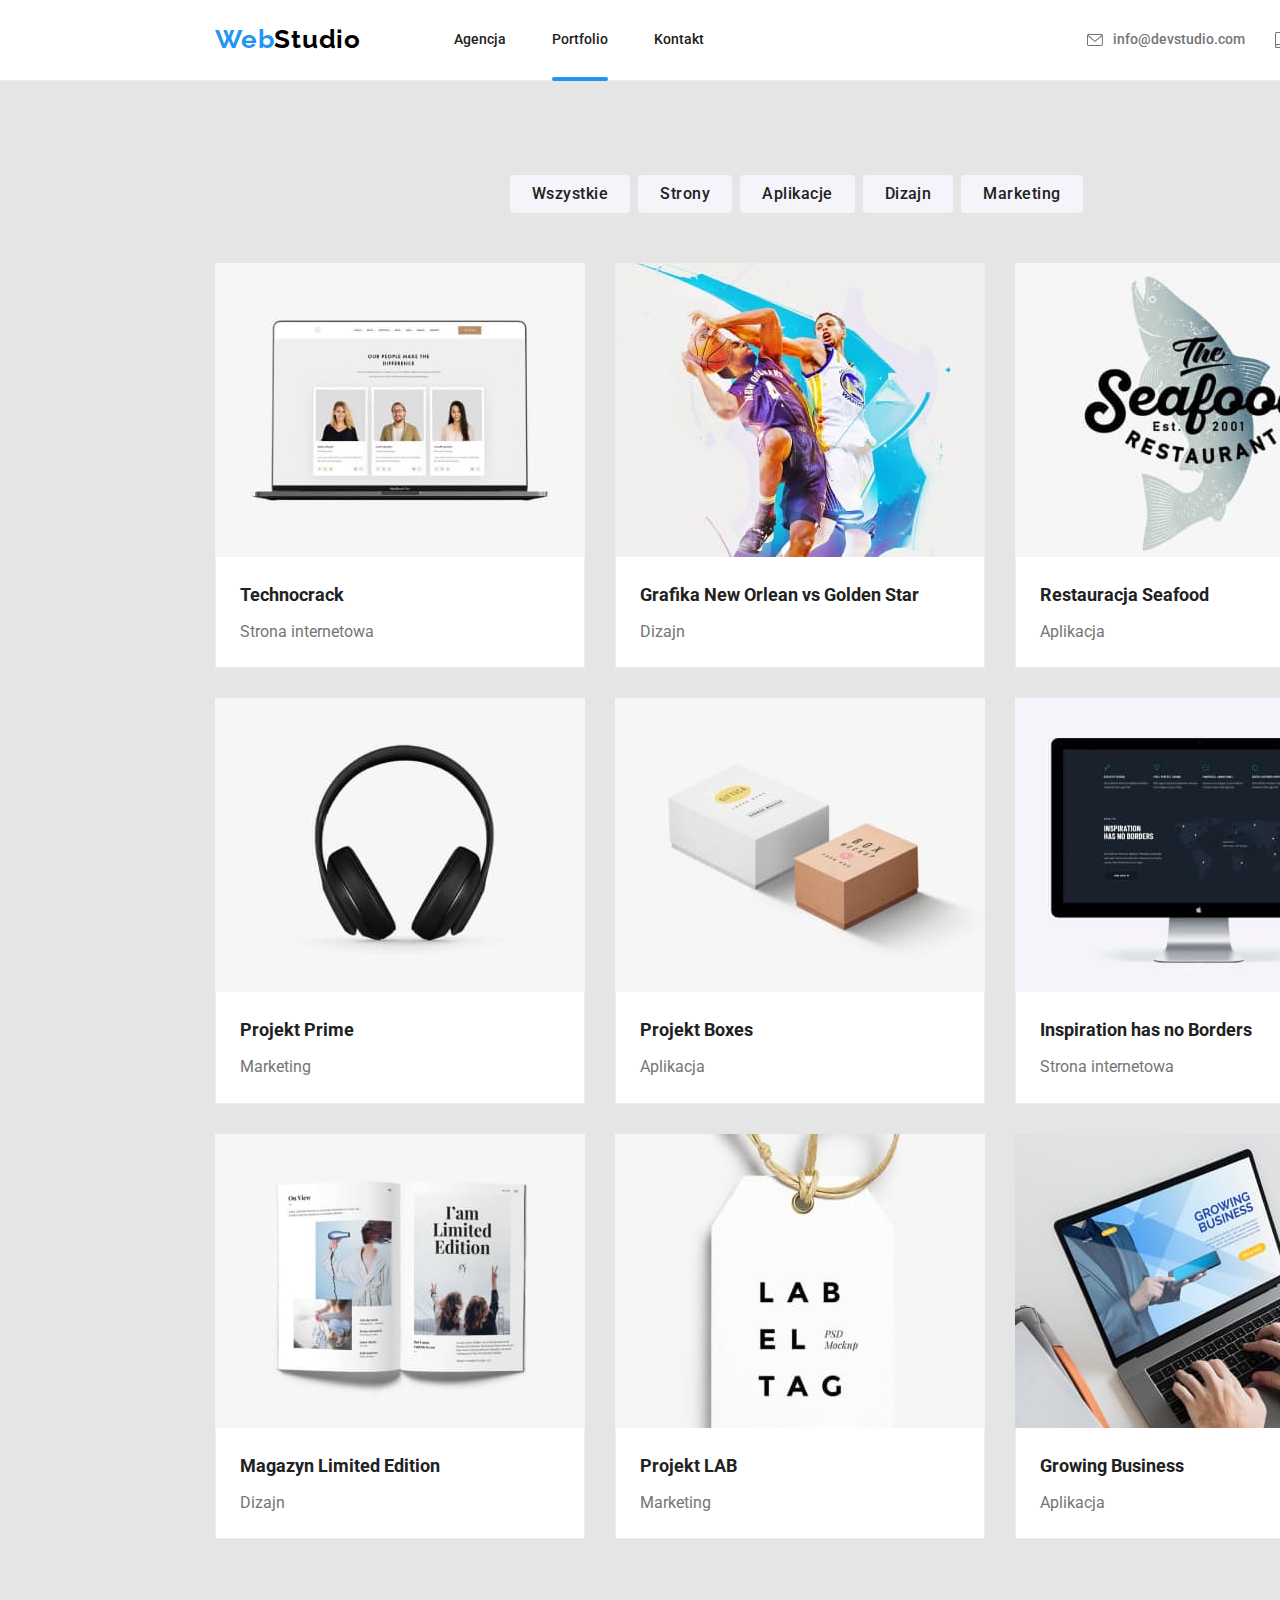
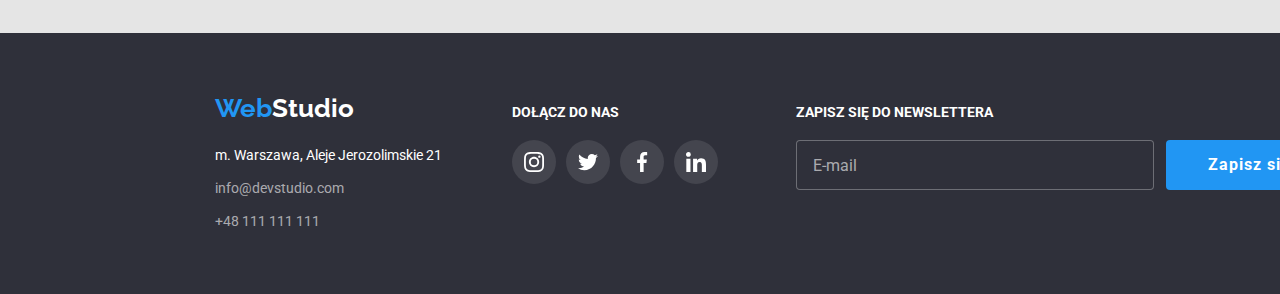
==== portfolio.html @ 2ddd8337 "hm7" ====
<!DOCTYPE html>
<html lang="pl">
  <head>
    <meta charset="UTF-8" />
    <meta http-equiv="X-UA-Compatible" content="IE=edge" />
    <meta name="viewport" content="width=device-width, initial-scale=1.0" />
    <title>Portfolio</title>
    <link rel="preconnect" href="https://fonts.googleapis.com" />
    <link rel="preconnect" href="https://fonts.gstatic.com" crossorigin />
    <link
      href="https://fonts.googleapis.com/css2?family=Raleway:wght@700&family=Roboto:wght@400;500;700;900&display=swap"
      rel="stylesheet"
    />
    <link rel="stylesheet" href="./css/modern-normalize.min.css" />
    <link rel="stylesheet" href="./css/styles.css" />
  </head>
  <body>
    <header class="beginning">
      <div class="container header">
        <nav class="subpages">
          <ul class="navigation">
            <li class="navigation main-page">
              <a class="link" href="./logo-page"
                ><span class="logo">Web</span>Studio</a
              >
            </li>
            <li class="navigation subpage-agency">
              <a class="link" href="./index.html">Agencja</a>
            </li>
            <li class="navigation subpage-portfolio">
              <a class="link current-page" href="./portfolio.html">Portfolio</a>
            </li>
            <li class="navigation subpage-contact">
              <a class="link" href="./kontakt">Kontakt</a>
            </li>
          </ul>
        </nav>
        <ul class="contact">
          <li class="contact-mail">
            <svg class="envelope" width="16" height="12">
              <use href="images/icons.svg#icon-envelope"></use>
            </svg>
            <a class="link" href="mailto:info@devstudio.com"
              >info@devstudio.com</a
            >
          </li>
          <li class="contact-phone">
            <svg class="smartphone" width="10" height="16">
              <use href="images/icons.svg#icon-smartphone"></use>
            </svg>
            <a class="link" href="tel:+48111111111">+48 111 111 111</a>
          </li>
        </ul>
      </div>
    </header>
    <main class="portfolio-content">
      <div class="section buttons">
        <div class="container">
          <ul class="portfolio-branch">
            <li>
              <button class="branch-item all" type="button">Wszystkie</button>
            </li>
            <li>
              <button class="branch-item" type="button">Strony</button>
            </li>
            <li>
              <button class="branch-item" type="button">Aplikacje</button>
            </li>
            <li>
              <button class="branch-item" type="button">Dizajn</button>
            </li>
            <li>
              <button class="branch-item" type="button">Marketing</button>
            </li>
          </ul>
        </div>
      </div>
      <section class="section products">
        <div class="container">
          <ul class="product-net">
            <li class="product-description">
              <div class="product-image">
                <img
                  src="images/portfolio1.jpg"
                  alt="Laptop z otwartą stroną internetową"
                  width="370"
                  height="294"
                />
                <div class="description-overlay">
                  <p class="hidden-description">
                    Technocrack jest popularną platformą wykorzystywaną do
                    rozpowszechniania koronawirusa. Firmy wykorzystują tę
                    platformę do celów szpiegowskich i ataków na
                    niezabezpieczone serwery konkurencji
                  </p>
                </div>
              </div>
              <div class="description">
                <h3 class="product-title">Technocrack</h3>
                <p class="product-type">Strona internetowa</p>
              </div>
            </li>
            <li class="product-description">
              <div class="product-image">
                <img
                  src="images/portfolio2.jpg"
                  alt="Dwóch koszykarzy walczących o piłkę"
                  width="370"
                  height="294"
                />
                <div class="description-overlay">
                  <p class="hidden-description">
                    Technocrack jest popularną platformą wykorzystywaną do
                    rozpowszechniania koronawirusa. Firmy wykorzystują tę
                    platformę do celów szpiegowskich i ataków na
                    niezabezpieczone serwery konkurencji
                  </p>
                </div>
              </div>
              <div class="description">
                <h3 class="product-title">Grafika New Orlean vs Golden Star</h3>
                <p class="product-type">Dizajn</p>
              </div>
            </li>
            <li class="product-description">
              <div class="product-image">
                <img
                  src="images/portfolio3.jpg"
                  alt="Logo restauracji"
                  width="370"
                  height="294"
                />
                <div class="description-overlay">
                  <p class="hidden-description">
                    Technocrack jest popularną platformą wykorzystywaną do
                    rozpowszechniania koronawirusa. Firmy wykorzystują tę
                    platformę do celów szpiegowskich i ataków na
                    niezabezpieczone serwery konkurencji
                  </p>
                </div>
              </div>
              <div class="description">
                <h3 class="product-title">Restauracja Seafood</h3>
                <p class="product-type">Aplikacja</p>
              </div>
            </li>
            <li class="product-description">
              <div class="product-image">
                <img
                  src="images/portfolio4.jpg"
                  alt="Słuchawki"
                  width="370"
                  height="294"
                />
                <div class="description-overlay">
                  <p class="hidden-description">
                    Technocrack jest popularną platformą wykorzystywaną do
                    rozpowszechniania koronawirusa. Firmy wykorzystują tę
                    platformę do celów szpiegowskich i ataków na
                    niezabezpieczone serwery konkurencji
                  </p>
                </div>
              </div>
              <div class="description">
                <h3 class="product-title">Projekt Prime</h3>
                <p class="product-type">Marketing</p>
              </div>
            </li>
            <li class="product-description">
              <div class="product-image">
                <img
                  src="images/portfolio5.jpg"
                  alt="Dwa pudełka w różnych formatach"
                  width="370"
                  height="294"
                />
                <div class="description-overlay">
                  <p class="hidden-description">
                    Technocrack jest popularną platformą wykorzystywaną do
                    rozpowszechniania koronawirusa. Firmy wykorzystują tę
                    platformę do celów szpiegowskich i ataków na
                    niezabezpieczone serwery konkurencji
                  </p>
                </div>
              </div>
              <div class="description">
                <h3 class="product-title">Projekt Boxes</h3>
                <p class="product-type">Aplikacja</p>
              </div>
            </li>
            <li class="product-description">
              <div class="product-image">
                <img
                  src="images/portfolio6.jpg"
                  alt="Monitor z prezentacją strony internetowej"
                  width="370"
                  height="294"
                />
                <div class="description-overlay">
                  <p class="hidden-description">
                    Technocrack jest popularną platformą wykorzystywaną do
                    rozpowszechniania koronawirusa. Firmy wykorzystują tę
                    platformę do celów szpiegowskich i ataków na
                    niezabezpieczone serwery konkurencji
                  </p>
                </div>
              </div>
              <div class="description">
                <h3 class="product-title">Inspiration has no Borders</h3>
                <p class="product-type">Strona internetowa</p>
              </div>
            </li>
            <li class="product-description">
              <div class="product-image">
                <img
                  src="images/portfolio7.jpg"
                  alt="Otwarty magazyn"
                  width="370"
                  height="294"
                />
                <div class="description-overlay">
                  <p class="hidden-description">
                    Technocrack jest popularną platformą wykorzystywaną do
                    rozpowszechniania koronawirusa. Firmy wykorzystują tę
                    platformę do celów szpiegowskich i ataków na
                    niezabezpieczone serwery konkurencji
                  </p>
                </div>
              </div>
              <div class="description">
                <h3 class="product-title">Magazyn Limited Edition</h3>
                <p class="product-type">Dizajn</p>
              </div>
            </li>
            <li class="product-description">
              <div class="product-image">
                <img
                  src="images/portfolio8.jpg"
                  alt="Projekt metki"
                  width="370"
                  height="294"
                />
                <div class="description-overlay">
                  <p class="hidden-description">
                    Technocrack jest popularną platformą wykorzystywaną do
                    rozpowszechniania koronawirusa. Firmy wykorzystują tę
                    platformę do celów szpiegowskich i ataków na
                    niezabezpieczone serwery konkurencji
                  </p>
                </div>
              </div>
              <div class="description">
                <h3 class="product-title">Projekt LAB</h3>
                <p class="product-type">Marketing</p>
              </div>
            </li>
            <li class="product-description">
              <div class="product-image">
                <img
                  src="images/portfolio9.jpg"
                  alt="Tworzenie aplikacji"
                  width="370"
                  height="294"
                />
                <div class="description-overlay">
                  <p class="hidden-description">
                    Technocrack jest popularną platformą wykorzystywaną do
                    rozpowszechniania koronawirusa. Firmy wykorzystują tę
                    platformę do celów szpiegowskich i ataków na
                    niezabezpieczone serwery konkurencji
                  </p>
                </div>
              </div>
              <div class="description">
                <h3 class="product-title">Growing Business</h3>
                <p class="product-type">Aplikacja</p>
              </div>
            </li>
          </ul>
        </div>
      </section>
    </main>
    <footer class="ending">
      <div class="container footer">
        <div class="contact-data">
          <a class="link-logo" href="./index.html"
            ><span class="logo">Web</span>Studio</a
          >
          <address class="contact-details">
            <p class="address">m. Warszawa, Aleje Jerozolimskie 21</p>
            <a class="link" href="mailto:info@devstudio.com"
              >info@devstudio.com</a
            >
            <a class="link" href="tel:+48111111111">+48 111 111 111</a>
          </address>
        </div>
        <div class="join-us">
          <p class="headline-join-us">DOŁĄCZ DO NAS</p>
          <ul class="social-media">
            <li class="social-media-items">
              <div class="media">
                <svg class="social-media-icon" width="20px" height="20px">
                  <use href="images/icons.svg#icon-instagram-2"></use>
                </svg>
              </div>
            </li>
            <li class="social-media-items">
              <div class="media">
                <svg class="social-media-icon" width="20px" height="20px">
                  <use href="images/icons.svg#icon-twitter-1"></use>
                </svg>
              </div>
            </li>
            <li class="social-media-items">
              <div class="media">
                <svg class="social-media-icon" width="20px" height="20px">
                  <use href="images/icons.svg#icon-facebook-1"></use>
                </svg>
              </div>
            </li>
            <li class="social-media-items">
              <div class="media">
                <svg class="social-media-icon" width="20px" height="20px">
                  <use href="images/icons.svg#icon-linkedin-1"></use>
                </svg>
              </div>
            </li>
          </ul>
        </div>
        <div class="form-footer">
          <form class="form-newsletter">
            <label for="newsletter-email" class="label-newsletter"
              >ZAPISZ SIĘ DO NEWSLETTERA</label
            >
            <div class="input-footer">
              <input
                id="newsletter-email"
                type="email"
                name="email"
                placeholder="E-mail"
                class="input-newsletter"
              />
              <button type="submit" class="sign-up">
                Zapisz się
                <svg class="send" width="24px" height="24px">
                  <use href="images/icons.svg#icon-icon-send"></use>
                </svg>
              </button>
            </div>
          </form>
        </div>
      </div>
    </footer>
  </body>
</html>
---- css/styles.css ----
:root {
  --logo-color-first: #2196f3;
  --logo-color-second: #000000;
  --headline-color: #212121;
  --text-color: #757575;
  --dark-background-text-color: #ffffff;
  --header-background: #ffffff;
  --light-background: #e5e5e5;
  --team-background: #f5f4fa;
  --dark-background: #2f303a;
  --contact-details: rgba(255, 255, 255, 0.6);
  --branch-background-color: #eeeeee;
  --social-media-icon: #afb1b8;
  --social-media-background-footer: rgba(255, 255, 255, 0.1);
}

body {
  font-family: "Roboto", sans-serif;
  color: var(--text-color);
}

.container {
  width: 1200px;
  margin: 0 auto;
}

.beginning {
  width: 1600px;
  border-bottom-width: 1px;
  border-bottom-style: solid;
  border-bottom-color: #ececec;
}

.header {
  display: flex;
  justify-content: space-between;
}

ul {
  list-style-type: none;
  margin: 0 auto;
  padding: 0;
}

h1,
h2,
h3,
p {
  margin: 0 auto;
}

.subpages {
  padding-left: 15px;
  padding-top: 24px;
  padding-bottom: 25px;
}

.navigation {
  background-color: var(--header);
  display: flex;
  align-items: center;
}

.beginning .link {
  text-decoration: none;
  display: block;
  position: relative;
}

.navigation.main-page .link {
  font-family: "Raleway", sans-serif;
  font-size: 26px;
  line-height: 1.2;
  font-weight: 700;
  letter-spacing: 0.03em;
  color: var(--logo-color-second);
  margin-right: 93px;
  transition: color 250ms cubic-bezier(0.4, 0, 0.2, 1);
}

.logo {
  color: var(--logo-color-first);
}

.navigation.main-page .link:hover,
.navigation.main-page .link:focus {
  color: var(--logo-color-first);
}

.subpage-agency .link,
.subpage-portfolio .link {
  margin-right: 46px;
}

.subpage-agency .link,
.subpage-portfolio .link,
.subpage-contact .link {
  font-size: 14px;
  line-height: 1.1;
  font-weight: 500;
  color: var(--headline-color);
  transition: color 250ms cubic-bezier(0.4, 0, 0.2, 1);
}

.subpage-agency .link:hover,
.subpage-portfolio .link:hover,
.subpage-contact .link:hover,
.subpage-agency .link:focus,
.subpage-portfolio .link:focus,
.subpage-contact .link:focus {
  color: var(--logo-color-first);
}

.current-page::after {
  content: "";
  display: block;
  width: 100%;
  height: 4px;
  background-color: var(--logo-color-first);
  border-radius: 2px;
  position: absolute;
  bottom: -34px;
}

.contact {
  background-color: var(--header-background);
  display: flex;
  justify-content: flex-end;
  align-items: center;
  margin: 0;
  gap: 30px;
}

.contact-mail {
  display: flex;
  align-items: center;
}

.envelope {
  fill: var(--text-color);
  margin-right: 10px;
  transition: fill 250ms cubic-bezier(0.4, 0, 0.2, 1);
}

.contact-phone {
  display: flex;
  align-items: center;
}

.smartphone {
  fill: var(--text-color);
  margin-right: 10px;
  transition: fill 250ms cubic-bezier(0.4, 0, 0.2, 1);
}

.contact .link {
  font-size: 14px;
  line-height: 1.1;
  font-weight: 500;
  color: var(--text-color);
  transition: color 250ms cubic-bezier(0.4, 0, 0.2, 1);
}

.contact-mail .link:hover,
.contact-mail .link:focus,
.contact-phone .link:hover,
.contact-phone .link:focus {
  color: var(--logo-color-first);
}

.contact-mail:hover .envelope,
.contact-mail:focus .envelope {
  fill: var(--logo-color-first);
}

.contact-phone:hover .smartphone,
.contact-phone:focus .smartphone {
  fill: var(--logo-color-first);
}

.slogan {
  width: 1600px;
  background-image: url(../images/background-image.jpg);
  background-position: center;
  background-size: cover;
  box-shadow: inset 0 0 0 2000px rgba(47, 48, 58, 0.4);
}

.motto {
  max-width: 1600px;
  padding: 200px 252px;
  background: transparent;
}

.main-headline {
  font-size: 44px;
  line-height: 1.4;
  font-weight: 900;
  letter-spacing: 0.06em;
  color: var(--dark-background-text-color);
  text-align: center;
}

.order-service {
  font-size: 16px;
  line-height: 1.9;
  font-weight: 700;
  color: var(--dark-background-text-color);
  background-color: var(--logo-color-first);
  border-radius: 4px;
  cursor: pointer;
  display: block;
  width: 200px;
  padding: 10px 41px 10px 42px;
  margin: 30px auto 0;
  transition: color 250ms cubic-bezier(0.4, 0, 0.2, 1);
}

.order-service:hover,
.order-service:focus {
  color: var(--logo-color-second);
}

.backdrop {
  display: flex;
  background-color: rgba(0, 0, 0, 0.2);
  position: fixed;
  left: 0;
  top: 0;
  right: 0;
  bottom: 0;
  z-index: 1;
  opacity: 1;
  visibility: visible;
  transform: scale(1);
  transition: transform 2s cubic-bezier(0.4, 0, 0.2, 1),
    visibility 2s cubic-bezier(0.4, 0, 0.2, 1),
    opacity 2s cubic-bezier(0.4, 0, 0.2, 1);
}

.modal {
  width: 528px;
  height: 581px;
  margin: auto;
  background-color: var(--header-background);
  box-shadow: 0px 1px 3px rgba(0, 0, 0, 0.12), 0px 1px 1px rgba(0, 0, 0, 0.14),
    0px 2px 1px rgba(0, 0, 0, 0.2);
  border-radius: 4px;
}

.button-close {
  padding-top: 8px;
  padding-right: 8px;
  padding-left: 490px;
}

.modal-close {
  border: none;
  background-color: var(--header-background);
  margin: 0;
  padding: 0;
  display: block;
  width: 30px;
  height: 30px;
}

.circle {
  border: solid 1px rgba(0, 0, 0, 0.1);
  width: 30px;
  height: 30px;
  border-radius: 50%;
  padding: 5.4px;
  transition: border 250ms cubic-bezier(0.4, 0, 0.2, 1);
}

.is-hidden {
  pointer-events: none;
  visibility: hidden;
  opacity: 0;
  transform: scale(0);
}

.close {
  fill: var(--logo-color-second);
  background-color: var(--header-background);
  display: block;
  transition: fill 250ms cubic-bezier(0.4, 0, 0.2, 1);
}

.circle:hover {
  border: solid 1px var(--logo-color-first);
}

.modal-close:focus-within .close {
  fill: var(--logo-color-first);
}

.modal-close:focus {
  outline: none;
}

.modal-close:focus .circle {
  border: 1px solid var(--logo-color-first);
}

.circle:hover .close,
.circle:focus .close {
  fill: var(--logo-color-first);
  outline: none;
}

.section {
  padding-block: 94px;
}

.form-user-data {
  padding: 2px 40px 40px;
}

.form-title {
  font-size: 20px;
  line-height: 1.17;
  font-weight: 700;
  text-align: center;
  color: var(--headline-color);
  margin-bottom: 12px;
}

.text-data label {
  display: block;
  font-size: 12px;
  line-height: 1.17;
  color: var(--text-color);
  letter-spacing: 0.01em;
}

.text-data input {
  display: block;
  width: 448px;
  height: 40px;
  margin-block: 4px 10px;
  padding-left: 42px;
  border: 1px solid rgba(33, 33, 33, 0.2);
  border-radius: 4px;
  transition: border 250ms cubic-bezier(0.4, 0, 0.2, 1);
}

.text-data {
  position: relative;
}

.icon-input {
  position: absolute;
  top: 32px;
  left: 15px;
  fill: var(--headline-color);
  transition: fill 250ms cubic-bezier(0.4, 0, 0.2, 1);
}

.text-data input:focus {
  border: 1px solid var(--logo-color-first);
  outline: none;
}

.text-data:focus-within .icon-input {
  fill: var(--logo-color-first);
}

.text-data textarea {
  resize: none;
  margin-block: 4px 20px;
  width: 448px;
  height: 120px;
  padding: 12px 16px;
  border: 1px solid rgba(33, 33, 33, 0.2);
  border-radius: 4px;
  transition: border 250ms cubic-bezier(0.4, 0, 0.2, 1);
}

.text-data textarea::placeholder {
  font-size: 12px;
  line-height: 1.17;
  color: rgba(117, 117, 117, 0.5);
  transition: color 250ms cubic-bezier(0.4, 0, 0.2, 1);
}

.comment:focus {
  border: 1px solid var(--logo-color-first);
  outline: none;
}

.comment:focus::placeholder {
  color: var(--logo-color-first);
}

.checkbox-label {
  font-size: 14px;
  line-height: 1.71;
}
.checkbox-box {
  width: 16px;
  height: 15px;
  margin-inline: 15px 8px;
  cursor: pointer;
  opacity: 0;
  z-index: 2;
}

.approval {
  display: flex;
  align-items: center;
  position: relative;
}

.approval .link {
  color: var(--logo-color-first);
}

.not-checked {
  position: absolute;
  left: 15px;
  transition: visibility 250ms cubic-bezier(0.4, 0, 0.2, 1);
}

.checkbox-box:checked ~ .not-checked {
  visibility: hidden;
}

.checked {
  position: absolute;
  left: 15px;
  visibility: hidden;
  transition: visibility 250ms cubic-bezier(0.4, 0, 0.2, 1);
}

.checkbox-box:checked ~ .checked {
  visibility: visible;
}
.send-data {
  display: block;
  width: 200px;
  height: 50px;
  padding: 10px 76px;
  margin: 30px auto 40px;
  background-color: var(--logo-color-first);
  color: var(--dark-background-text-color);
  box-shadow: 0px 4px 4px rgba(0, 0, 0, 0.15);
  border-radius: 4px;
  border: none;
  transition: color 250ms cubic-bezier(0.4, 0, 0.2, 1);
}

.send-data:focus,
.send-data:hover {
  color: var(--logo-color-second);
  outline: none;
}

.lorem-ipsum,
.coverage {
  background-color: var(--light-background);
}

.window-lorem {
  width: 270px;
  background-color: var(--team-background);
  padding: 25px 100px;
}

.icon-lorem {
  fill: currentColor;
}

.lorem-ipsum {
  width: 1600px;
  padding-bottom: 0;
}

.lorem {
  display: flex;
  justify-content: space-around;
}

.coverage {
  width: 1600px;
}

.headline-lorem {
  font-size: 14px;
  line-height: 1.1;
  font-weight: 700;
  color: var(--headline-color);
  width: 270px;
  margin-bottom: 10px;
  padding-top: 30px;
}

.text {
  font-size: 14px;
  line-height: 1.7;
  width: 270px;
}

.headline {
  font-size: 36px;
  line-height: 1.2;
  font-weight: 700;
  color: var(--headline-color);
  text-align: center;
  margin-bottom: 50px;
}

.actions {
  display: flex;
  justify-content: space-around;
}

.action {
  position: relative;
  display: flex;
}

.action-label {
  position: absolute;
  bottom: 0;
  background-color: rgba(47, 48, 58, 0.8);
  padding-block: 27px;
  width: 100%;
}

.action-description {
  font-size: 14px;
  line-height: 1.1;
  color: var(--dark-background-text-color);
  text-align: center;
  letter-spacing: 0.03em;
  font-weight: 700;
}

.team {
  background-color: var(--team-background);
  width: 1600px;
  padding-bottom: 94px;
}

.people {
  display: flex;
  justify-content: space-around;
}

.team-member {
  background-color: var(--header-background);
  box-shadow: 0px 1px 3px rgba(0, 0, 0, 0.12), 0px 1px 1px rgba(0, 0, 0, 0.14),
    0px 2px 1px rgba(0, 0, 0, 0.2);
  border-radius: 0px 0px 4px 4px;
}

.name {
  font-size: 16px;
  line-height: 1.2;
  font-weight: 500;
  color: var(--headline-color);
  text-align: center;
  margin: 30px auto 10px;
}

.position {
  font-size: 16px;
  line-height: 1.2;
  text-align: center;
  padding-bottom: 16px;
}

.social-media {
  display: flex;
  justify-content: center;
  padding-bottom: 30px;
  gap: 10px;
}

.media {
  width: 44px;
  height: 44px;
  padding: 12px;
  border-radius: 50%;
  background-color: var(--header-background);
  transition: background-color 250ms cubic-bezier(0.4, 0, 0.2, 1);
}

.media:hover,
.media:focus {
  background-color: var(--logo-color-first);
}

.media:hover .social-media-icon,
.media:focus .social-media-icon {
  fill: var(--header-background);
}

.social-media-icon {
  fill: var(--social-media-icon);
  transition: fill 250ms cubic-bezier(0.4, 0, 0.2, 1);
}

.clients {
  width: 1600px;
}

.headline.our-clients {
  padding-inline: 501px 498px;
}

.client {
  width: 170px;
  padding: 16px 32px;
  border: solid 1px var(--social-media-icon);
  border-radius: 4px;
  transition: border 250ms cubic-bezier(0.4, 0, 0.2, 1);
}

.client-logos {
  display: flex;
  justify-content: center;
  gap: 30px;
}

.client-logo {
  fill: var(--social-media-icon);
  transition: fill 250ms cubic-bezier(0.4, 0, 0.2, 1);
}

.client:hover,
.client:focus {
  border: solid 1px var(--logo-color-first);
}

.client:hover .client-logo,
.client:focus .client-logo {
  fill: var(--logo-color-first);
}

.ending {
  background-color: var(--dark-background);
  width: 1600px;
}

.footer {
  display: flex;
}

.ending .link,
.link-logo {
  text-decoration: none;
}

.link-logo {
  font-family: "Raleway", sans-serif;
  font-size: 26px;
  line-height: 1.2;
  font-weight: 700;
  color: var(--dark-background-text-color);
  transition: color 250ms cubic-bezier(0.4, 0, 0.2, 1);
}

.ending .link:hover,
.ending .link:focus {
  color: var(--logo-color-first);
}

.link-logo:hover,
.link-logo:focus {
  color: var(--logo-color-first);
}

.address {
  font-size: 14px;
  line-height: 1.7;
  color: var(--dark-background-text-color);
}

.contact-details {
  font-style: normal;
}

.contact-data {
  padding-block: 60px;
  padding-left: 15px;
}

.link-logo {
  display: block;
  margin-bottom: 20px;
}

.contact-details .link {
  font-size: 14px;
  line-height: 1.7;
  color: var(--contact-details);
  display: block;
  margin-top: 9px;
  transition: color 250ms cubic-bezier(0.4, 0, 0.2, 1);
}

.join-us {
  padding-left: 70px;
  padding-right: 78px;
}

.headline-join-us {
  font-size: 14px;
  line-height: 1.1;
  font-weight: 700;
  color: var(--dark-background-text-color);
  padding-top: 72px;
  margin-bottom: 20px;
}

.join-us .media {
  background-color: var(--social-media-background-footer);
}

.join-us .social-media-icon {
  fill: var(--dark-background-text-color);
}

.join-us .media:hover,
.join-us .media:focus {
  background-color: var(--logo-color-first);
}

.form-newsletter {
  padding-top: 72px;
}

.label-newsletter {
  font-size: 14px;
  font-weight: 700;
  line-height: 1.1;
  color: var(--dark-background-text-color);
  margin-bottom: 20px;
  display: block;
}

.input-newsletter {
  display: inline-block;
  width: 358px;
  height: 50px;
  border: 1px solid rgba(255, 255, 255, 0.3);
  border-radius: 4px;
  background-color: var(--dark-background);
  padding-block: 15px;
  padding-left: 16px;
  transition: border 250ms cubic-bezier(0.4, 0, 0.2, 1);
}

.input-newsletter::placeholder {
  font-size: 16px;
  line-height: 1.25;
  color: rgba(255, 255, 255, 0.6);
  transition: color 250ms cubic-bezier(0.4, 0, 0.2, 1);
}

.input-newsletter:focus {
  border: 1px solid var(--logo-color-first);
  outline: none;
}

.input-newsletter:focus::placeholder {
  color: var(--logo-color-first);
}

.sign-up {
  display: block;
  width: 200px;
  height: 50px;
  font-size: 16px;
  line-height: 1.875;
  font-weight: 700;
  letter-spacing: 0.06em;
  color: var(--dark-background-text-color);
  background-color: var(--logo-color-first);
  border: none;
  border-radius: 4px;
  padding: 10px 75px 10px 42px;
  position: relative;
  transition: color 250ms cubic-bezier(0.4, 0, 0.2, 1);
}

.send {
  fill: var(--header-background);
  position: absolute;
  top: 13px;
  left: 148px;
  transition: fill 250ms cubic-bezier(0.4, 0, 0.2, 1);
}

.sign-up:focus,
.sign-up:hover {
  color: var(--logo-color-second);
  outline: none;
}

.sign-up:focus .send,
.sign-up:hover .send {
  fill: var(--logo-color-second);
}

.portfolio-content {
  background-color: var(--light-background);
  width: 1600px;
}

.input-footer {
  display: flex;
  justify-content: flex-start;
  gap: 12px;
}

.buttons {
  width: 1600px;
  padding-bottom: 0;
}

.portfolio-branch {
  display: flex;
  padding: 0 318px 50px 310px;
}

.branch-item {
  font-size: 16px;
  line-height: 1.6;
  font-weight: 500;
  color: var(--headline-color);
  background-color: var(--team-background);
  cursor: pointer;
  display: block;
  padding: 6px 22px;
  text-align: center;
  letter-spacing: 0.03em;
  border-radius: 4px;
  border: transparent;
  margin-left: 8px;
  transition: color 250ms cubic-bezier(0.4, 0, 0.2, 1),
    background-color 250ms cubic-bezier(0.4, 0, 0.2, 1),
    box-shadow 250ms cubic-bezier(0.4, 0, 0.2, 1);
}

.branch-item.all {
  margin-left: 0;
}

.branch-item:hover,
.branch-item:focus {
  color: var(--dark-background-text-color);
  background-color: var(--logo-color-first);
  box-shadow: 0px 3px 1px rgba(0, 0, 0, 0.1), 0px 1px 2px rgba(0, 0, 0, 0.08),
    0px 2px 2px rgba(0, 0, 0, 0.12);
}

.products {
  width: 1600px;
  padding-top: 0;
}

.product-image {
  position: relative;
  overflow: hidden;
  margin: 0;
}

.description-overlay {
  background-color: rgba(33, 150, 243, 0.9);
  top: 0;
  left: 0;
  position: absolute;
  width: 100%;
  height: 100%;

  transform: translatey(100%);
  transition: transform 250ms cubic-bezier(0.4, 0, 0.2, 1);
}

.hidden-description {
  font-size: 18px;
  line-height: 1.55;
  letter-spacing: 0.03em;
  color: var(--dark-background-text-color);
  width: 100%;
  padding: 49px 45px 49px 24px;
}

.product-description:hover .description-overlay {
  transform: translatey(0);
}
.product-description {
  background-color: var(--branch-background-color);
  transition: box-shadow 250ms cubic-bezier(0.4, 0, 0.2, 1);
}

.product-description:hover {
  box-shadow: 0px 1px 1px rgba(0, 0, 0, 0.12), 0px 4px 4px rgba(0, 0, 0, 0.06),
    1px 4px 6px rgba(0, 0, 0, 0.16);
}

.product-description img {
  display: block;
}

.description {
  background-color: var(--header-background);
  margin: 0;
  border-left-width: 1px;
  border-left-style: solid;
  border-left-color: #eeeeee;
  border-bottom-width: 1px;
  border-bottom-style: solid;
  border-bottom-color: #eeeeee;
  border-right-width: 1px;
  border-right-style: solid;
  border-right-color: #eeeeee;
}

.product-title {
  font-size: 18px;
  line-height: 2;
  font-weight: 700;
  color: var(--headline-color);
  padding-top: 20px;
  padding-left: 24px;
  margin-bottom: 4px;
}

.product-type {
  font-size: 16px;
  line-height: 1.9;
  padding-bottom: 20px;
  padding-left: 24px;
}

.product-net {
  display: flex;
  flex-wrap: wrap;
  gap: 30px;
  padding: 0;
  margin: 0;
  flex-basis: calc((100%-60px) / 3);
  align-content: space-around;
  padding-left: 15px;
}
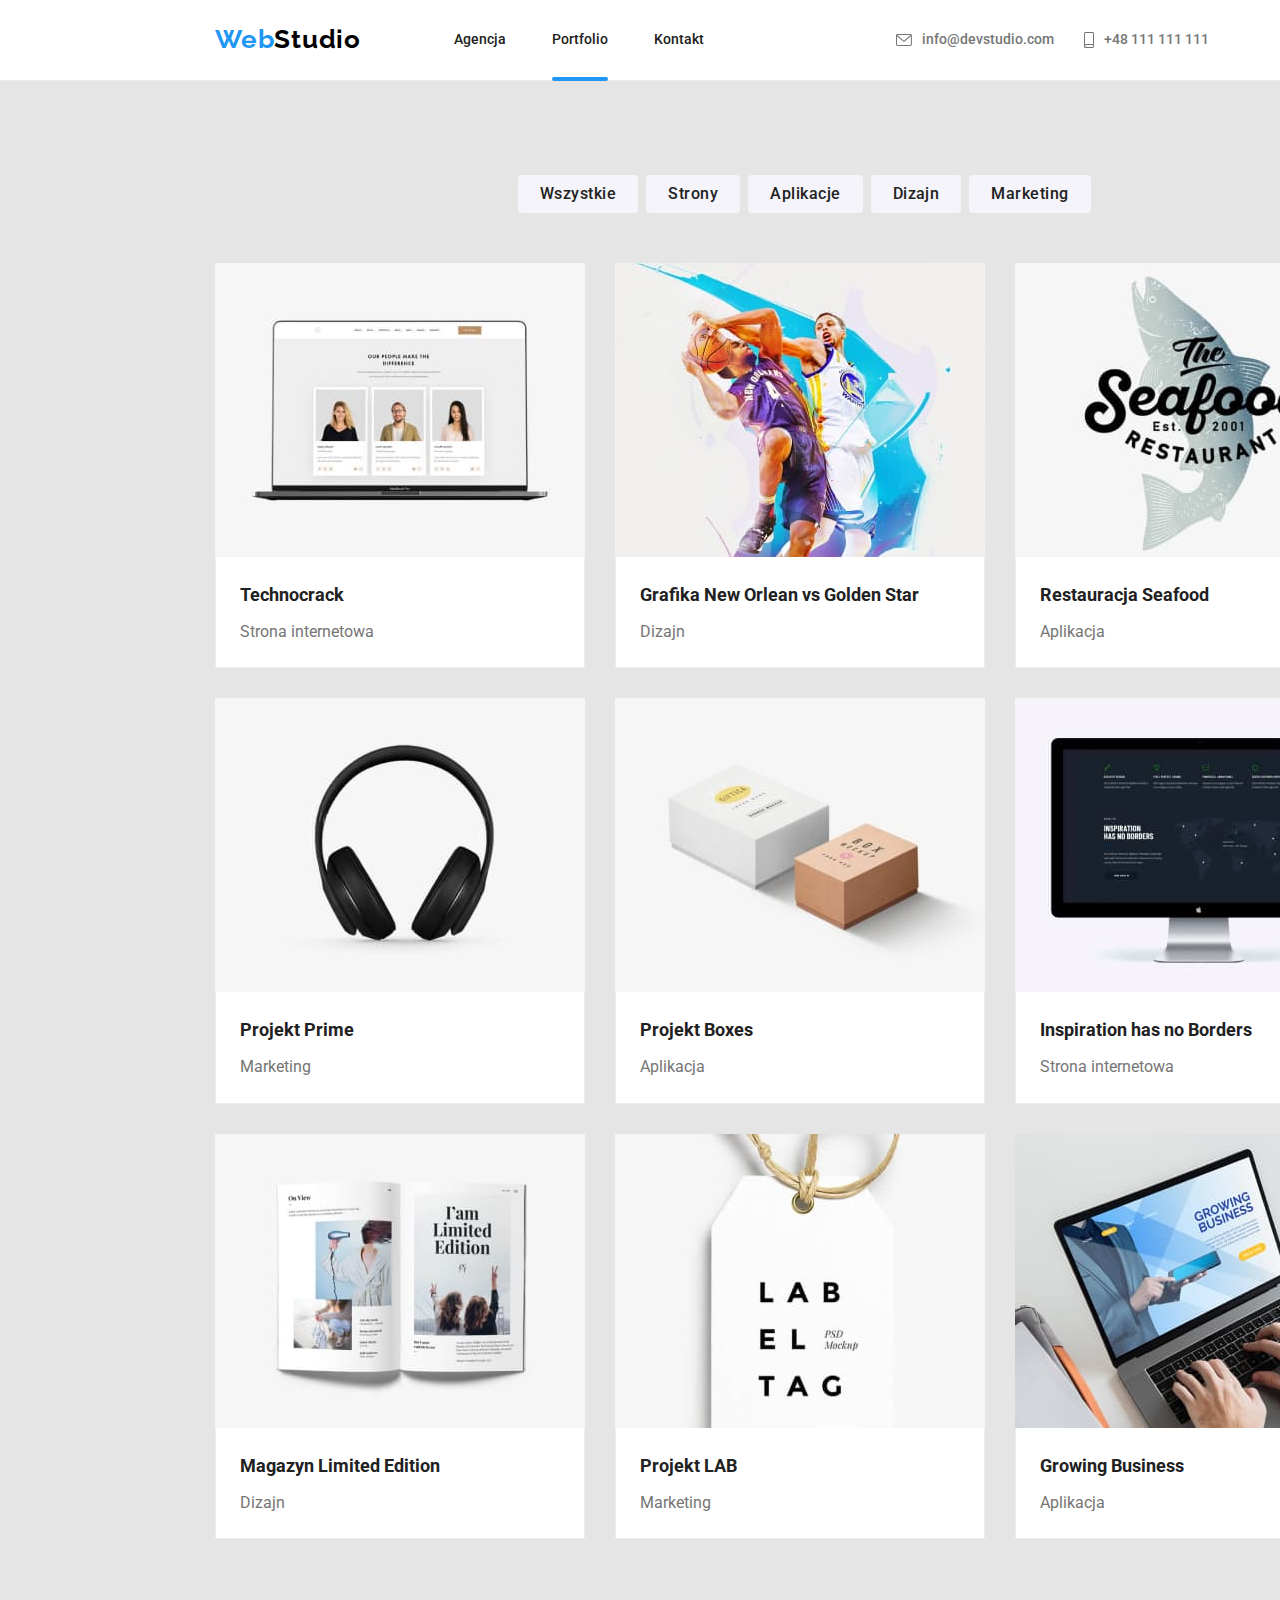
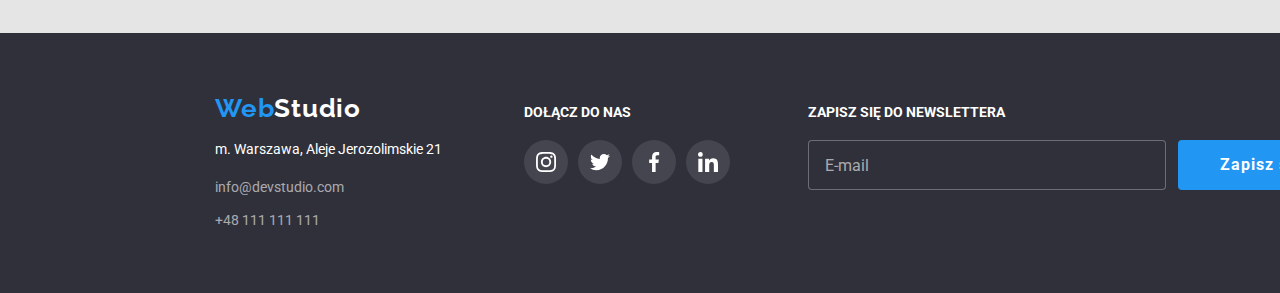
==== commit dc510e97: "HW7 proper folder" ====
--- a/portfolio.html
+++ b/portfolio.html
@@ -12,337 +12,399 @@
       rel="stylesheet"
     />
     <link rel="stylesheet" href="./css/modern-normalize.min.css" />
-    <link rel="stylesheet" href="./css/styles.css" />
+    <!-- <link rel="stylesheet" href="./css/styles.css" /> -->
+    <link rel="stylesheet" href="./css/main.min.css" />
   </head>
   <body>
-    <header class="beginning">
-      <div class="container header">
-        <nav class="subpages">
-          <ul class="navigation">
-            <li class="navigation main-page">
-              <a class="link" href="./logo-page"
-                ><span class="logo">Web</span>Studio</a
-              >
-            </li>
-            <li class="navigation subpage-agency">
-              <a class="link" href="./index.html">Agencja</a>
-            </li>
-            <li class="navigation subpage-portfolio">
-              <a class="link current-page" href="./portfolio.html">Portfolio</a>
-            </li>
-            <li class="navigation subpage-contact">
-              <a class="link" href="./kontakt">Kontakt</a>
+    <header class="main-header">
+      <div class="main-header__container container">
+        <nav class="navigation">
+          <ul class="navigation__list">
+            <li class="navigation__item">
+              <a class="navigation__link logo" href="./logo-page"
+                ><span class="logo__text">Web</span>Studio</a
+              >
+            </li>
+            <li class="navigation__item navigation__item--agency">
+              <a class="navigation__link" href="./index.html">Agencja</a>
+            </li>
+            <li class="navigation__item navigation__item--portfolio">
+              <a
+                class="navigation__link navigation__link--current"
+                href="./portfolio.html"
+                >Portfolio</a
+              >
+            </li>
+            <li class="navigation__item navigation__item--contact">
+              <a class="navigation__link" href="./kontakt">Kontakt</a>
             </li>
           </ul>
         </nav>
-        <ul class="contact">
-          <li class="contact-mail">
-            <svg class="envelope" width="16" height="12">
+        <ul class="contact-list">
+          <li class="contact-list__item">
+            <svg class="contact-list__icon" width="16" height="12">
               <use href="images/icons.svg#icon-envelope"></use>
             </svg>
-            <a class="link" href="mailto:info@devstudio.com"
+            <a class="contact-list__link" href="mailto:info@devstudio.com"
               >info@devstudio.com</a
             >
           </li>
-          <li class="contact-phone">
-            <svg class="smartphone" width="10" height="16">
+          <li class="contact-list__item">
+            <svg class="contact-list__icon" width="10" height="16">
               <use href="images/icons.svg#icon-smartphone"></use>
             </svg>
-            <a class="link" href="tel:+48111111111">+48 111 111 111</a>
+            <a class="contact-list__link" href="tel:+48111111111"
+              >+48 111 111 111</a
+            >
           </li>
         </ul>
       </div>
     </header>
     <main class="portfolio-content">
-      <div class="section buttons">
-        <div class="container">
-          <ul class="portfolio-branch">
+      <div class="buttons-part">
+        <div class="buttons-part__container container">
+          <ul class="buttons-part__buttons-branch-list">
             <li>
-              <button class="branch-item all" type="button">Wszystkie</button>
+              <button class="button-branch" type="button">Wszystkie</button>
             </li>
             <li>
-              <button class="branch-item" type="button">Strony</button>
+              <button class="button-branch" type="button">Strony</button>
             </li>
             <li>
-              <button class="branch-item" type="button">Aplikacje</button>
+              <button class="button-branch" type="button">Aplikacje</button>
             </li>
             <li>
-              <button class="branch-item" type="button">Dizajn</button>
+              <button class="button-branch" type="button">Dizajn</button>
             </li>
             <li>
-              <button class="branch-item" type="button">Marketing</button>
+              <button class="button-branch" type="button">Marketing</button>
             </li>
           </ul>
         </div>
       </div>
-      <section class="section products">
-        <div class="container">
-          <ul class="product-net">
-            <li class="product-description">
-              <div class="product-image">
+      <section class="products-section">
+        <div class="products-section__container container">
+          <ul class="products-section__products-net">
+            <li class="products-section__product-item">
+              <div class="products-section__product-image-container">
                 <img
                   src="images/portfolio1.jpg"
                   alt="Laptop z otwartą stroną internetową"
                   width="370"
                   height="294"
-                />
-                <div class="description-overlay">
-                  <p class="hidden-description">
-                    Technocrack jest popularną platformą wykorzystywaną do
-                    rozpowszechniania koronawirusa. Firmy wykorzystują tę
-                    platformę do celów szpiegowskich i ataków na
-                    niezabezpieczone serwery konkurencji
-                  </p>
-                </div>
-              </div>
-              <div class="description">
-                <h3 class="product-title">Technocrack</h3>
-                <p class="product-type">Strona internetowa</p>
-              </div>
-            </li>
-            <li class="product-description">
-              <div class="product-image">
+                  class="products-section__product-image"
+                />
+                <div class="products-section__description-overlay">
+                  <p class="products-section__hidden-description">
+                    Technocrack jest popularną platformą wykorzystywaną do
+                    rozpowszechniania koronawirusa. Firmy wykorzystują tę
+                    platformę do celów szpiegowskich i ataków na
+                    niezabezpieczone serwery konkurencji
+                  </p>
+                </div>
+              </div>
+              <div class="products-section__product-description">
+                <h3 class="products-section__product-title">Technocrack</h3>
+                <p class="products-section__product-type">Strona internetowa</p>
+              </div>
+            </li>
+            <li class="products-section__product-item">
+              <div class="products-section__product-image-container">
                 <img
                   src="images/portfolio2.jpg"
                   alt="Dwóch koszykarzy walczących o piłkę"
                   width="370"
                   height="294"
-                />
-                <div class="description-overlay">
-                  <p class="hidden-description">
-                    Technocrack jest popularną platformą wykorzystywaną do
-                    rozpowszechniania koronawirusa. Firmy wykorzystują tę
-                    platformę do celów szpiegowskich i ataków na
-                    niezabezpieczone serwery konkurencji
-                  </p>
-                </div>
-              </div>
-              <div class="description">
-                <h3 class="product-title">Grafika New Orlean vs Golden Star</h3>
-                <p class="product-type">Dizajn</p>
-              </div>
-            </li>
-            <li class="product-description">
-              <div class="product-image">
+                  class="products-section__product-image"
+                />
+                <div class="products-section__description-overlay">
+                  <p class="products-section__hidden-description">
+                    Technocrack jest popularną platformą wykorzystywaną do
+                    rozpowszechniania koronawirusa. Firmy wykorzystują tę
+                    platformę do celów szpiegowskich i ataków na
+                    niezabezpieczone serwery konkurencji
+                  </p>
+                </div>
+              </div>
+              <div class="products-section__product-description">
+                <h3 class="products-section__product-title">
+                  Grafika New Orlean vs Golden Star
+                </h3>
+                <p class="products-section__product-type">Dizajn</p>
+              </div>
+            </li>
+            <li class="products-section__product-item">
+              <div class="products-section__product-image-container">
                 <img
                   src="images/portfolio3.jpg"
                   alt="Logo restauracji"
                   width="370"
                   height="294"
-                />
-                <div class="description-overlay">
-                  <p class="hidden-description">
-                    Technocrack jest popularną platformą wykorzystywaną do
-                    rozpowszechniania koronawirusa. Firmy wykorzystują tę
-                    platformę do celów szpiegowskich i ataków na
-                    niezabezpieczone serwery konkurencji
-                  </p>
-                </div>
-              </div>
-              <div class="description">
-                <h3 class="product-title">Restauracja Seafood</h3>
-                <p class="product-type">Aplikacja</p>
-              </div>
-            </li>
-            <li class="product-description">
-              <div class="product-image">
+                  class="products-section__product-image"
+                />
+                <div class="products-section__description-overlay">
+                  <p class="products-section__hidden-description">
+                    Technocrack jest popularną platformą wykorzystywaną do
+                    rozpowszechniania koronawirusa. Firmy wykorzystują tę
+                    platformę do celów szpiegowskich i ataków na
+                    niezabezpieczone serwery konkurencji
+                  </p>
+                </div>
+              </div>
+              <div class="products-section__product-description">
+                <h3 class="products-section__product-title">
+                  Restauracja Seafood
+                </h3>
+                <p class="products-section__product-type">Aplikacja</p>
+              </div>
+            </li>
+            <li class="products-section__product-item">
+              <div class="products-section__product-image-container">
                 <img
                   src="images/portfolio4.jpg"
                   alt="Słuchawki"
                   width="370"
                   height="294"
-                />
-                <div class="description-overlay">
-                  <p class="hidden-description">
-                    Technocrack jest popularną platformą wykorzystywaną do
-                    rozpowszechniania koronawirusa. Firmy wykorzystują tę
-                    platformę do celów szpiegowskich i ataków na
-                    niezabezpieczone serwery konkurencji
-                  </p>
-                </div>
-              </div>
-              <div class="description">
-                <h3 class="product-title">Projekt Prime</h3>
-                <p class="product-type">Marketing</p>
-              </div>
-            </li>
-            <li class="product-description">
-              <div class="product-image">
+                  class="products-section__product-image"
+                />
+                <div class="products-section__description-overlay">
+                  <p class="products-section__hidden-description">
+                    Technocrack jest popularną platformą wykorzystywaną do
+                    rozpowszechniania koronawirusa. Firmy wykorzystują tę
+                    platformę do celów szpiegowskich i ataków na
+                    niezabezpieczone serwery konkurencji
+                  </p>
+                </div>
+              </div>
+              <div class="products-section__product-description">
+                <h3 class="products-section__product-title">Projekt Prime</h3>
+                <p class="products-section__product-type">Marketing</p>
+              </div>
+            </li>
+            <li class="products-section__product-item">
+              <div class="products-section__product-image-container">
                 <img
                   src="images/portfolio5.jpg"
                   alt="Dwa pudełka w różnych formatach"
                   width="370"
                   height="294"
-                />
-                <div class="description-overlay">
-                  <p class="hidden-description">
-                    Technocrack jest popularną platformą wykorzystywaną do
-                    rozpowszechniania koronawirusa. Firmy wykorzystują tę
-                    platformę do celów szpiegowskich i ataków na
-                    niezabezpieczone serwery konkurencji
-                  </p>
-                </div>
-              </div>
-              <div class="description">
-                <h3 class="product-title">Projekt Boxes</h3>
-                <p class="product-type">Aplikacja</p>
-              </div>
-            </li>
-            <li class="product-description">
-              <div class="product-image">
+                  class="products-section__product-image"
+                />
+                <div class="products-section__description-overlay">
+                  <p class="products-section__hidden-description">
+                    Technocrack jest popularną platformą wykorzystywaną do
+                    rozpowszechniania koronawirusa. Firmy wykorzystują tę
+                    platformę do celów szpiegowskich i ataków na
+                    niezabezpieczone serwery konkurencji
+                  </p>
+                </div>
+              </div>
+              <div class="products-section__product-description">
+                <h3 class="products-section__product-title">Projekt Boxes</h3>
+                <p class="products-section__product-type">Aplikacja</p>
+              </div>
+            </li>
+            <li class="products-section__product-item">
+              <div class="products-section__product-image-container">
                 <img
                   src="images/portfolio6.jpg"
                   alt="Monitor z prezentacją strony internetowej"
                   width="370"
                   height="294"
-                />
-                <div class="description-overlay">
-                  <p class="hidden-description">
-                    Technocrack jest popularną platformą wykorzystywaną do
-                    rozpowszechniania koronawirusa. Firmy wykorzystują tę
-                    platformę do celów szpiegowskich i ataków na
-                    niezabezpieczone serwery konkurencji
-                  </p>
-                </div>
-              </div>
-              <div class="description">
-                <h3 class="product-title">Inspiration has no Borders</h3>
-                <p class="product-type">Strona internetowa</p>
-              </div>
-            </li>
-            <li class="product-description">
-              <div class="product-image">
+                  class="products-section__product-image"
+                />
+                <div class="products-section__description-overlay">
+                  <p class="products-section__hidden-description">
+                    Technocrack jest popularną platformą wykorzystywaną do
+                    rozpowszechniania koronawirusa. Firmy wykorzystują tę
+                    platformę do celów szpiegowskich i ataków na
+                    niezabezpieczone serwery konkurencji
+                  </p>
+                </div>
+              </div>
+              <div class="products-section__product-description">
+                <h3 class="products-section__product-title">
+                  Inspiration has no Borders
+                </h3>
+                <p class="products-section__product-type">Strona internetowa</p>
+              </div>
+            </li>
+            <li class="products-section__product-item">
+              <div class="products-section__product-image-container">
                 <img
                   src="images/portfolio7.jpg"
                   alt="Otwarty magazyn"
                   width="370"
                   height="294"
-                />
-                <div class="description-overlay">
-                  <p class="hidden-description">
-                    Technocrack jest popularną platformą wykorzystywaną do
-                    rozpowszechniania koronawirusa. Firmy wykorzystują tę
-                    platformę do celów szpiegowskich i ataków na
-                    niezabezpieczone serwery konkurencji
-                  </p>
-                </div>
-              </div>
-              <div class="description">
-                <h3 class="product-title">Magazyn Limited Edition</h3>
-                <p class="product-type">Dizajn</p>
-              </div>
-            </li>
-            <li class="product-description">
-              <div class="product-image">
+                  class="products-section__product-image"
+                />
+                <div class="products-section__description-overlay">
+                  <p class="products-section__hidden-description">
+                    Technocrack jest popularną platformą wykorzystywaną do
+                    rozpowszechniania koronawirusa. Firmy wykorzystują tę
+                    platformę do celów szpiegowskich i ataków na
+                    niezabezpieczone serwery konkurencji
+                  </p>
+                </div>
+              </div>
+              <div class="products-section__product-description">
+                <h3 class="products-section__product-title">
+                  Magazyn Limited Edition
+                </h3>
+                <p class="products-section__product-type">Dizajn</p>
+              </div>
+            </li>
+            <li class="products-section__product-item">
+              <div class="products-section__product-image-container">
                 <img
                   src="images/portfolio8.jpg"
                   alt="Projekt metki"
                   width="370"
                   height="294"
-                />
-                <div class="description-overlay">
-                  <p class="hidden-description">
-                    Technocrack jest popularną platformą wykorzystywaną do
-                    rozpowszechniania koronawirusa. Firmy wykorzystują tę
-                    platformę do celów szpiegowskich i ataków na
-                    niezabezpieczone serwery konkurencji
-                  </p>
-                </div>
-              </div>
-              <div class="description">
-                <h3 class="product-title">Projekt LAB</h3>
-                <p class="product-type">Marketing</p>
-              </div>
-            </li>
-            <li class="product-description">
-              <div class="product-image">
+                  class="products-section__product-image"
+                />
+                <div class="products-section__description-overlay">
+                  <p class="products-section__hidden-description">
+                    Technocrack jest popularną platformą wykorzystywaną do
+                    rozpowszechniania koronawirusa. Firmy wykorzystują tę
+                    platformę do celów szpiegowskich i ataków na
+                    niezabezpieczone serwery konkurencji
+                  </p>
+                </div>
+              </div>
+              <div class="products-section__product-description">
+                <h3 class="products-section__product-title">Projekt LAB</h3>
+                <p class="products-section__product-type">Marketing</p>
+              </div>
+            </li>
+            <li class="products-section__product-item">
+              <div class="products-section__product-image-container">
                 <img
                   src="images/portfolio9.jpg"
                   alt="Tworzenie aplikacji"
                   width="370"
                   height="294"
-                />
-                <div class="description-overlay">
-                  <p class="hidden-description">
-                    Technocrack jest popularną platformą wykorzystywaną do
-                    rozpowszechniania koronawirusa. Firmy wykorzystują tę
-                    platformę do celów szpiegowskich i ataków na
-                    niezabezpieczone serwery konkurencji
-                  </p>
-                </div>
-              </div>
-              <div class="description">
-                <h3 class="product-title">Growing Business</h3>
-                <p class="product-type">Aplikacja</p>
+                  class="products-section__product-image"
+                />
+                <div class="products-section__description-overlay">
+                  <p class="products-section__hidden-description">
+                    Technocrack jest popularną platformą wykorzystywaną do
+                    rozpowszechniania koronawirusa. Firmy wykorzystują tę
+                    platformę do celów szpiegowskich i ataków na
+                    niezabezpieczone serwery konkurencji
+                  </p>
+                </div>
+              </div>
+              <div class="products-section__product-description">
+                <h3 class="products-section__product-title">
+                  Growing Business
+                </h3>
+                <p class="products-section__product-type">Aplikacja</p>
               </div>
             </li>
           </ul>
         </div>
       </section>
     </main>
-    <footer class="ending">
-      <div class="container footer">
-        <div class="contact-data">
-          <a class="link-logo" href="./index.html"
-            ><span class="logo">Web</span>Studio</a
+    <footer class="main-footer ending">
+      <div class="main-footer__container container footer">
+        <div class="main-footer__contact-data">
+          <a class="main-footer__link logo logo--footer" href="./index.html"
+            ><span class="logo__text">Web</span>Studio</a
           >
-          <address class="contact-details">
-            <p class="address">m. Warszawa, Aleje Jerozolimskie 21</p>
-            <a class="link" href="mailto:info@devstudio.com"
+          <address class="main-footer__contact-details">
+            <p class="main-footer__address">
+              m. Warszawa, Aleje Jerozolimskie 21
+            </p>
+            <a
+              class="main-footer__link main-footer__link--contact-details"
+              href="mailto:info@devstudio.com"
               >info@devstudio.com</a
             >
-            <a class="link" href="tel:+48111111111">+48 111 111 111</a>
+            <a
+              class="main-footer__link main-footer__link--contact-details"
+              href="tel:+48111111111"
+              >+48 111 111 111</a
+            >
           </address>
         </div>
-        <div class="join-us">
-          <p class="headline-join-us">DOŁĄCZ DO NAS</p>
-          <ul class="social-media">
-            <li class="social-media-items">
-              <div class="media">
-                <svg class="social-media-icon" width="20px" height="20px">
+        <div class="main-footer__social-media">
+          <p class="main-footer__social-media-headline">DOŁĄCZ DO NAS</p>
+          <ul class="social-media-list">
+            <li class="social-media-list__item">
+              <div
+                class="social-media-list__container social-media-list__container--footer"
+              >
+                <svg
+                  class="social-media-list__icon social-media-list__icon--footer"
+                  width="20px"
+                  height="20px"
+                >
                   <use href="images/icons.svg#icon-instagram-2"></use>
                 </svg>
               </div>
             </li>
-            <li class="social-media-items">
-              <div class="media">
-                <svg class="social-media-icon" width="20px" height="20px">
+            <li class="social-media-list__item">
+              <div
+                class="social-media-list__container social-media-list__container--footer"
+              >
+                <svg
+                  class="social-media-list__icon social-media-list__icon--footer"
+                  width="20px"
+                  height="20px"
+                >
                   <use href="images/icons.svg#icon-twitter-1"></use>
                 </svg>
               </div>
             </li>
-            <li class="social-media-items">
-              <div class="media">
-                <svg class="social-media-icon" width="20px" height="20px">
+            <li class="social-media-list__item">
+              <div
+                class="social-media-list__container social-media-list__container--footer"
+              >
+                <svg
+                  class="social-media-list__icon social-media-list__icon--footer"
+                  width="20px"
+                  height="20px"
+                >
                   <use href="images/icons.svg#icon-facebook-1"></use>
                 </svg>
               </div>
             </li>
-            <li class="social-media-items">
-              <div class="media">
-                <svg class="social-media-icon" width="20px" height="20px">
+            <li class="social-media-list__item">
+              <div
+                class="social-media-list__container social-media-list__container--footer"
+              >
+                <svg
+                  class="social-media-list__icon social-media-list__icon--footer"
+                  width="20px"
+                  height="20px"
+                >
                   <use href="images/icons.svg#icon-linkedin-1"></use>
                 </svg>
               </div>
             </li>
           </ul>
         </div>
-        <div class="form-footer">
+        <div class="main-footer__form-newsletter">
           <form class="form-newsletter">
-            <label for="newsletter-email" class="label-newsletter"
+            <label for="newsletter-email" class="form-newsletter__label"
               >ZAPISZ SIĘ DO NEWSLETTERA</label
             >
-            <div class="input-footer">
+            <div class="form-newsletter__input-part">
               <input
                 id="newsletter-email"
                 type="email"
                 name="email"
                 placeholder="E-mail"
-                class="input-newsletter"
+                class="form-newsletter__input"
               />
-              <button type="submit" class="sign-up">
+              <button type="submit" class="button button--newsletter">
                 Zapisz się
-                <svg class="send" width="24px" height="24px">
+                <svg
+                  class="button--newsletter__icon"
+                  width="24px"
+                  height="24px"
+                >
                   <use href="images/icons.svg#icon-icon-send"></use>
                 </svg>
               </button>
--- a/css/styles.css
+++ b/css/styles.css
@@ -26,9 +26,7 @@
 
 .beginning {
   width: 1600px;
-  border-bottom-width: 1px;
-  border-bottom-style: solid;
-  border-bottom-color: #ececec;
+  border-bottom: 1px solid #ececec;
 }
 
 .header {
--- a/css/main.min.css
+++ b/css/main.min.css
@@ -0,0 +1 @@
+:root{--logo-color-first: #2196f3;--logo-color-second: #000000;--headline-color: #212121;--text-color: #757575;--dark-background-text-color: #ffffff;--header-background: #ffffff;--light-background: #e5e5e5;--team-background: #f5f4fa;--dark-background: #2f303a;--contact-details: rgba(255, 255, 255, 0.6);--branch-background-color: #eeeeee;--social-media-icon: #afb1b8;--social-media-background-footer: rgba(255, 255, 255, 0.1)}.main-footer__link,.navigation__link,.contact-list__link{text-decoration:none;display:block;position:relative}.products-section__products-net,.buttons-part__buttons-branch-list,.section-clients__clients-logo-list,.section-team__people-list,.section-coverage__actions-list,.lorem-ipsum-section__list,.navigation__list,.contact-list{list-style-type:none;margin:0 auto;padding:0}.products-section__product-type,.products-section__hidden-description,.section-team__member-position,.section-coverage__action-description,.main-headline__text{margin:0 auto}.products-section,.buttons-part,.section-clients,.section-team,.section-coverage{padding-block:94px}.container{width:1200px;margin:0 auto}:root{--logo-color-first: #2196f3;--logo-color-second: #000000;--headline-color: #212121;--text-color: #757575;--dark-background-text-color: #ffffff;--header-background: #ffffff;--light-background: #e5e5e5;--team-background: #f5f4fa;--dark-background: #2f303a;--contact-details: rgba(255, 255, 255, 0.6);--branch-background-color: #eeeeee;--social-media-icon: #afb1b8;--social-media-background-footer: rgba(255, 255, 255, 0.1)}.main-footer__link,.navigation__link,.contact-list__link{text-decoration:none;display:block;position:relative}.products-section__products-net,.buttons-part__buttons-branch-list,.section-clients__clients-logo-list,.section-team__people-list,.section-coverage__actions-list,.lorem-ipsum-section__list,.navigation__list,.contact-list{list-style-type:none;margin:0 auto;padding:0}.products-section__product-type,.products-section__hidden-description,.section-team__member-position,.section-coverage__action-description,.main-headline__text{margin:0 auto}.products-section,.buttons-part,.section-clients,.section-team,.section-coverage{padding-block:94px}.main-header{border-bottom:1px solid #ececec;background-color:var(--header-background)}.main-header__container{display:-webkit-box;display:-ms-flexbox;display:flex;-webkit-box-pack:justify;-ms-flex-pack:justify;justify-content:space-between}.contact-list{background-color:var(--header-background);display:-webkit-box;display:-ms-flexbox;display:flex;-webkit-box-pack:end;-ms-flex-pack:end;justify-content:flex-end;-webkit-box-align:center;-ms-flex-align:center;align-items:center;margin:0;gap:30px}.contact-list__item{display:-webkit-box;display:-ms-flexbox;display:flex;-webkit-box-align:center;-ms-flex-align:center;align-items:center}.contact-list__item:hover .contact-list__icon,.contact-list__item:focus .contact-list__icon{fill:var(--logo-color-first)}.contact-list__icon{fill:var(--text-color);margin-right:10px;-webkit-transition:fill 250ms cubic-bezier(0.4, 0, 0.2, 1);transition:fill 250ms cubic-bezier(0.4, 0, 0.2, 1)}.contact-list__link{font-size:14px;line-height:1.1;font-weight:500;color:var(--text-color);-webkit-transition:color 250ms cubic-bezier(0.4, 0, 0.2, 1);transition:color 250ms cubic-bezier(0.4, 0, 0.2, 1)}.contact-list__link:hover,.contact-list__link:focus{color:var(--logo-color-first)}:root{--logo-color-first: #2196f3;--logo-color-second: #000000;--headline-color: #212121;--text-color: #757575;--dark-background-text-color: #ffffff;--header-background: #ffffff;--light-background: #e5e5e5;--team-background: #f5f4fa;--dark-background: #2f303a;--contact-details: rgba(255, 255, 255, 0.6);--branch-background-color: #eeeeee;--social-media-icon: #afb1b8;--social-media-background-footer: rgba(255, 255, 255, 0.1)}.main-footer__link,.navigation__link,.contact-list__link{text-decoration:none;display:block;position:relative}.products-section__products-net,.buttons-part__buttons-branch-list,.section-clients__clients-logo-list,.section-team__people-list,.section-coverage__actions-list,.lorem-ipsum-section__list,.navigation__list,.contact-list{list-style-type:none;margin:0 auto;padding:0}.products-section__product-type,.products-section__hidden-description,.section-team__member-position,.section-coverage__action-description,.main-headline__text{margin:0 auto}.products-section,.buttons-part,.section-clients,.section-team,.section-coverage{padding-block:94px}.navigation{padding-left:15px;padding-top:24px;padding-bottom:25px}.navigation__list{display:-webkit-box;display:-ms-flexbox;display:flex;-webkit-box-align:center;-ms-flex-align:center;align-items:center}.navigation__item{display:-webkit-box;display:-ms-flexbox;display:flex;-webkit-box-align:center;-ms-flex-align:center;align-items:center}.navigation__item--agency,.navigation__item--portfolio{margin-right:46px}.navigation__link{font-size:14px;line-height:1.1;font-weight:500;color:var(--headline-color);-webkit-transition:color 250ms cubic-bezier(0.4, 0, 0.2, 1);transition:color 250ms cubic-bezier(0.4, 0, 0.2, 1)}.navigation__link:hover,.navigation__link:focus{color:var(--logo-color-first)}.navigation__link--current::after{content:"";display:block;width:100%;height:4px;background-color:var(--logo-color-first);border-radius:2px;position:absolute;bottom:-34px}:root{--logo-color-first: #2196f3;--logo-color-second: #000000;--headline-color: #212121;--text-color: #757575;--dark-background-text-color: #ffffff;--header-background: #ffffff;--light-background: #e5e5e5;--team-background: #f5f4fa;--dark-background: #2f303a;--contact-details: rgba(255, 255, 255, 0.6);--branch-background-color: #eeeeee;--social-media-icon: #afb1b8;--social-media-background-footer: rgba(255, 255, 255, 0.1)}.main-footer__link,.contact-list__link,.navigation__link{text-decoration:none;display:block;position:relative}.products-section__products-net,.buttons-part__buttons-branch-list,.section-clients__clients-logo-list,.section-team__people-list,.section-coverage__actions-list,.lorem-ipsum-section__list,.contact-list,.navigation__list{list-style-type:none;margin:0 auto;padding:0}.products-section__product-type,.products-section__hidden-description,.section-team__member-position,.section-coverage__action-description,.main-headline__text{margin:0 auto}.products-section,.buttons-part,.section-clients,.section-team,.section-coverage{padding-block:94px}.logo{font-family:"Raleway",sans-serif;font-size:26px;line-height:1.2;font-weight:700;letter-spacing:.03em;color:var(--logo-color-second);margin-right:93px;-webkit-transition:color 250ms cubic-bezier(0.4, 0, 0.2, 1);transition:color 250ms cubic-bezier(0.4, 0, 0.2, 1)}.logo__text{color:var(--logo-color-first)}.logo:hover,.logo:focus{color:var(--logo-color-first)}.logo.logo--footer{color:var(--dark-background-text-color)}.logo.logo--footer:hover,.logo.logo--footer:focus{color:var(--logo-color-first)}:root{--logo-color-first: #2196f3;--logo-color-second: #000000;--headline-color: #212121;--text-color: #757575;--dark-background-text-color: #ffffff;--header-background: #ffffff;--light-background: #e5e5e5;--team-background: #f5f4fa;--dark-background: #2f303a;--contact-details: rgba(255, 255, 255, 0.6);--branch-background-color: #eeeeee;--social-media-icon: #afb1b8;--social-media-background-footer: rgba(255, 255, 255, 0.1)}.main-footer__link,.contact-list__link,.navigation__link{text-decoration:none;display:block;position:relative}.products-section__products-net,.buttons-part__buttons-branch-list,.section-clients__clients-logo-list,.section-team__people-list,.section-coverage__actions-list,.lorem-ipsum-section__list,.contact-list,.navigation__list{list-style-type:none;margin:0 auto;padding:0}.products-section__product-type,.products-section__hidden-description,.section-team__member-position,.section-coverage__action-description,.main-headline__text{margin:0 auto}.products-section,.buttons-part,.section-clients,.section-team,.section-coverage{padding-block:94px}.main-headline{background-image:url(../images/background-image.jpg);background-position:center;background-size:cover;-webkit-box-shadow:inset 0 0 0 2000px rgba(47,48,58,.4);box-shadow:inset 0 0 0 2000px rgba(47,48,58,.4)}.main-headline__container{max-width:1600px;padding:200px 252px;background:rgba(0,0,0,0)}.main-headline__text{font-size:44px;line-height:1.4;font-weight:900;letter-spacing:.06em;color:var(--dark-background-text-color);text-align:center}:root{--logo-color-first: #2196f3;--logo-color-second: #000000;--headline-color: #212121;--text-color: #757575;--dark-background-text-color: #ffffff;--header-background: #ffffff;--light-background: #e5e5e5;--team-background: #f5f4fa;--dark-background: #2f303a;--contact-details: rgba(255, 255, 255, 0.6);--branch-background-color: #eeeeee;--social-media-icon: #afb1b8;--social-media-background-footer: rgba(255, 255, 255, 0.1)}.main-footer__link,.contact-list__link,.navigation__link{text-decoration:none;display:block;position:relative}.products-section__products-net,.buttons-part__buttons-branch-list,.section-clients__clients-logo-list,.section-team__people-list,.section-coverage__actions-list,.lorem-ipsum-section__list,.contact-list,.navigation__list{list-style-type:none;margin:0 auto;padding:0}.products-section__product-type,.products-section__hidden-description,.section-team__member-position,.section-coverage__action-description,.main-headline__text{margin:0 auto}.products-section,.buttons-part,.section-clients,.section-team,.section-coverage{padding-block:94px}.button{font-size:16px;line-height:1.9;font-weight:700;border:none;border-radius:4px;cursor:pointer;display:block;-webkit-transition:color 250ms cubic-bezier(0.4, 0, 0.2, 1);transition:color 250ms cubic-bezier(0.4, 0, 0.2, 1)}.main-headline__button{color:var(--dark-background-text-color);background-color:var(--logo-color-first);width:200px;padding:10px 41px 10px 42px;margin:30px auto 0}.main-headline__button:hover,.main-headline__button:focus{color:var(--logo-color-second)}.button-close{border:none;background-color:var(--header-background);margin:0;padding:0;display:block;width:30px;height:30px}.button-close:focus-within .button-close__icon{fill:var(--logo-color-first)}.button-close:focus{outline:none}.button-close:focus .button-close__border{border:1px solid var(--logo-color-first)}.button-close__border{border:solid 1px rgba(0,0,0,.1);width:30px;height:30px;border-radius:50%;padding:5.4px;-webkit-transition:border 250ms cubic-bezier(0.4, 0, 0.2, 1);transition:border 250ms cubic-bezier(0.4, 0, 0.2, 1)}.button-close__border:hover{border:solid 1px var(--logo-color-first)}.button-close__border:hover .button-close__icon,.button-close__border:focus .button-close__icon{fill:var(--logo-color-first);outline:none}.button-close__icon{fill:var(--logo-color-second);background-color:var(--header-background);display:block;-webkit-transition:fill 250ms cubic-bezier(0.4, 0, 0.2, 1);transition:fill 250ms cubic-bezier(0.4, 0, 0.2, 1)}.form-user-data__button-send-data{width:200px;padding:10px 76px;margin:30px auto 0;background-color:var(--logo-color-first);color:var(--dark-background-text-color);-webkit-box-shadow:0px 4px 4px rgba(0,0,0,.15);box-shadow:0px 4px 4px rgba(0,0,0,.15)}.form-user-data__button-send-data :focus,.form-user-data__button-send-data :hover{color:var(--logo-color-second);outline:none}.button--newsletter{width:200px;height:50px;letter-spacing:.06em;color:var(--dark-background-text-color);background-color:var(--logo-color-first);padding:10px 75px 10px 42px;position:relative}.button--newsletter:hover,.button--newsletter:focus{color:var(--logo-color-second);outline:none}.button--newsletter__icon{fill:var(--header-background);position:absolute;top:13px;left:148px;-webkit-transition:fill 250ms cubic-bezier(0.4, 0, 0.2, 1);transition:fill 250ms cubic-bezier(0.4, 0, 0.2, 1)}.button--newsletter:hover .button--newsletter__icon,.button--newsletter:focus .button--newsletter__icon{fill:var(--logo-color-second)}.button-branch{font-size:16px;line-height:1.6;font-weight:500;color:var(--headline-color);background-color:var(--team-background);cursor:pointer;display:block;padding:6px 22px;text-align:center;letter-spacing:.03em;border-radius:4px;border:rgba(0,0,0,0);margin-left:8px;-webkit-transition:color 250ms cubic-bezier(0.4, 0, 0.2, 1),background-color 250ms cubic-bezier(0.4, 0, 0.2, 1),-webkit-box-shadow 250ms cubic-bezier(0.4, 0, 0.2, 1);transition:color 250ms cubic-bezier(0.4, 0, 0.2, 1),background-color 250ms cubic-bezier(0.4, 0, 0.2, 1),-webkit-box-shadow 250ms cubic-bezier(0.4, 0, 0.2, 1);transition:color 250ms cubic-bezier(0.4, 0, 0.2, 1),background-color 250ms cubic-bezier(0.4, 0, 0.2, 1),box-shadow 250ms cubic-bezier(0.4, 0, 0.2, 1);transition:color 250ms cubic-bezier(0.4, 0, 0.2, 1),background-color 250ms cubic-bezier(0.4, 0, 0.2, 1),box-shadow 250ms cubic-bezier(0.4, 0, 0.2, 1),-webkit-box-shadow 250ms cubic-bezier(0.4, 0, 0.2, 1)}.button-branch:hover,.button-branch:focus{color:var(--dark-background-text-color);background-color:var(--logo-color-first);-webkit-box-shadow:0px 3px 1px rgba(0,0,0,.1),0px 1px 2px rgba(0,0,0,.08),0px 2px 2px rgba(0,0,0,.12);box-shadow:0px 3px 1px rgba(0,0,0,.1),0px 1px 2px rgba(0,0,0,.08),0px 2px 2px rgba(0,0,0,.12)}:root{--logo-color-first: #2196f3;--logo-color-second: #000000;--headline-color: #212121;--text-color: #757575;--dark-background-text-color: #ffffff;--header-background: #ffffff;--light-background: #e5e5e5;--team-background: #f5f4fa;--dark-background: #2f303a;--contact-details: rgba(255, 255, 255, 0.6);--branch-background-color: #eeeeee;--social-media-icon: #afb1b8;--social-media-background-footer: rgba(255, 255, 255, 0.1)}.main-footer__link,.contact-list__link,.navigation__link{text-decoration:none;display:block;position:relative}.products-section__products-net,.buttons-part__buttons-branch-list,.section-clients__clients-logo-list,.section-team__people-list,.section-coverage__actions-list,.lorem-ipsum-section__list,.contact-list,.navigation__list{list-style-type:none;margin:0 auto;padding:0}.products-section__product-type,.products-section__hidden-description,.section-team__member-position,.section-coverage__action-description,.main-headline__text{margin:0 auto}.products-section,.buttons-part,.section-clients,.section-team,.section-coverage{padding-block:94px}.modal{display:-webkit-box;display:-ms-flexbox;display:flex;background-color:rgba(0,0,0,.2);position:fixed;left:0;top:0;right:0;bottom:0;z-index:1;opacity:1;visibility:visible;-webkit-transform:scale(1);transform:scale(1);-webkit-transition:visibility 2s cubic-bezier(0.4, 0, 0.2, 1),opacity 2s cubic-bezier(0.4, 0, 0.2, 1),-webkit-transform 2s cubic-bezier(0.4, 0, 0.2, 1);transition:visibility 2s cubic-bezier(0.4, 0, 0.2, 1),opacity 2s cubic-bezier(0.4, 0, 0.2, 1),-webkit-transform 2s cubic-bezier(0.4, 0, 0.2, 1);transition:transform 2s cubic-bezier(0.4, 0, 0.2, 1),visibility 2s cubic-bezier(0.4, 0, 0.2, 1),opacity 2s cubic-bezier(0.4, 0, 0.2, 1);transition:transform 2s cubic-bezier(0.4, 0, 0.2, 1),visibility 2s cubic-bezier(0.4, 0, 0.2, 1),opacity 2s cubic-bezier(0.4, 0, 0.2, 1),-webkit-transform 2s cubic-bezier(0.4, 0, 0.2, 1)}.modal--is-hidden{pointer-events:none;visibility:hidden;opacity:0;-webkit-transform:scale(0);transform:scale(0)}.modal__window{width:528px;height:581px;margin:auto;background-color:var(--header-background);-webkit-box-shadow:0px 1px 3px rgba(0,0,0,.12),0px 1px 1px rgba(0,0,0,.14),0px 2px 1px rgba(0,0,0,.2);box-shadow:0px 1px 3px rgba(0,0,0,.12),0px 1px 1px rgba(0,0,0,.14),0px 2px 1px rgba(0,0,0,.2);border-radius:4px}.modal__close{padding-top:8px;padding-right:8px;padding-left:490px}:root{--logo-color-first: #2196f3;--logo-color-second: #000000;--headline-color: #212121;--text-color: #757575;--dark-background-text-color: #ffffff;--header-background: #ffffff;--light-background: #e5e5e5;--team-background: #f5f4fa;--dark-background: #2f303a;--contact-details: rgba(255, 255, 255, 0.6);--branch-background-color: #eeeeee;--social-media-icon: #afb1b8;--social-media-background-footer: rgba(255, 255, 255, 0.1)}.main-footer__link,.contact-list__link,.navigation__link{text-decoration:none;display:block;position:relative}.products-section__products-net,.buttons-part__buttons-branch-list,.section-clients__clients-logo-list,.section-team__people-list,.section-coverage__actions-list,.lorem-ipsum-section__list,.contact-list,.navigation__list{list-style-type:none;margin:0 auto;padding:0}.products-section__product-type,.products-section__hidden-description,.section-team__member-position,.section-coverage__action-description,.main-headline__text{margin:0 auto}.products-section,.buttons-part,.section-clients,.section-team,.section-coverage{padding-block:94px}.form-user-data{padding:2px 40px 40px}.form-user-data__title{font-size:20px;line-height:1.17;font-weight:700;text-align:center;color:var(--headline-color);margin-block:0 12px}.form-user-data__text-data{position:relative}.form-user-data__text-data:focus-within .form-user-data__icon-input{fill:var(--logo-color-first)}.form-user-data__input-label{display:block;font-size:12px;line-height:1.17;color:var(--text-color);letter-spacing:.01em}.form-user-data__input-text{display:block;width:448px;height:40px;margin-block:4px 10px;padding-left:42px;border:1px solid rgba(33,33,33,.2);border-radius:4px;-webkit-transition:border 250ms cubic-bezier(0.4, 0, 0.2, 1);transition:border 250ms cubic-bezier(0.4, 0, 0.2, 1)}.form-user-data__input-text:focus{border:1px solid var(--logo-color-first);outline:none}.form-user-data__icon-input{position:absolute;top:32px;left:15px;fill:var(--headline-color);-webkit-transition:fill 250ms cubic-bezier(0.4, 0, 0.2, 1);transition:fill 250ms cubic-bezier(0.4, 0, 0.2, 1)}.form-user-data__comment-textarea{resize:none;margin-block:4px 20px;width:448px;height:120px;padding:12px 16px;border:1px solid rgba(33,33,33,.2);border-radius:4px;-webkit-transition:border 250ms cubic-bezier(0.4, 0, 0.2, 1);transition:border 250ms cubic-bezier(0.4, 0, 0.2, 1)}.form-user-data__comment-textarea::-webkit-input-placeholder{font-size:12px;line-height:1.17;color:rgba(117,117,117,.5);-webkit-transition:color 250ms cubic-bezier(0.4, 0, 0.2, 1);transition:color 250ms cubic-bezier(0.4, 0, 0.2, 1)}.form-user-data__comment-textarea::-moz-placeholder{font-size:12px;line-height:1.17;color:rgba(117,117,117,.5);-moz-transition:color 250ms cubic-bezier(0.4, 0, 0.2, 1);transition:color 250ms cubic-bezier(0.4, 0, 0.2, 1)}.form-user-data__comment-textarea:-ms-input-placeholder{font-size:12px;line-height:1.17;color:rgba(117,117,117,.5);-ms-transition:color 250ms cubic-bezier(0.4, 0, 0.2, 1);transition:color 250ms cubic-bezier(0.4, 0, 0.2, 1)}.form-user-data__comment-textarea::-ms-input-placeholder{font-size:12px;line-height:1.17;color:rgba(117,117,117,.5);-ms-transition:color 250ms cubic-bezier(0.4, 0, 0.2, 1);transition:color 250ms cubic-bezier(0.4, 0, 0.2, 1)}.form-user-data__comment-textarea::placeholder{font-size:12px;line-height:1.17;color:rgba(117,117,117,.5);-webkit-transition:color 250ms cubic-bezier(0.4, 0, 0.2, 1);transition:color 250ms cubic-bezier(0.4, 0, 0.2, 1)}.form-user-data__comment-textarea:focus{border:1px solid var(--logo-color-first);outline:none}.form-user-data__comment-textarea:focus::-webkit-input-placeholder{color:var(--logo-color-first)}.form-user-data__comment-textarea:focus::-moz-placeholder{color:var(--logo-color-first)}.form-user-data__comment-textarea:focus:-ms-input-placeholder{color:var(--logo-color-first)}.form-user-data__comment-textarea:focus::-ms-input-placeholder{color:var(--logo-color-first)}.form-user-data__comment-textarea:focus::placeholder{color:var(--logo-color-first)}.form-user-data__statutes-approval{display:-webkit-box;display:-ms-flexbox;display:flex;-webkit-box-align:center;-ms-flex-align:center;align-items:center;position:relative}.form-user-data__checkbox-box{width:16px;height:15px;margin-inline:15px 8px;cursor:pointer;opacity:0;z-index:2}.form-user-data__checkbox-box:checked~.form-user-data__checkbox-box--not-checked{visibility:hidden}.form-user-data__checkbox-box:checked~.form-user-data__checkbox-box--checked{visibility:visible}.form-user-data__checkbox-box--not-checked{position:absolute;left:15px;-webkit-transition:visibility 250ms cubic-bezier(0.4, 0, 0.2, 1);transition:visibility 250ms cubic-bezier(0.4, 0, 0.2, 1)}.form-user-data__checkbox-box--checked{position:absolute;left:15px;visibility:hidden;-webkit-transition:visibility 250ms cubic-bezier(0.4, 0, 0.2, 1);transition:visibility 250ms cubic-bezier(0.4, 0, 0.2, 1)}.form-user-data__checkbox-label{font-size:14px;line-height:1.71}.form-user-data__checkbox-label--link{color:var(--logo-color-first)}.form-newsletter{padding-top:72px}.form-newsletter__label{font-size:14px;font-weight:700;line-height:1.1;color:var(--dark-background-text-color);margin-bottom:20px;display:block}.form-newsletter__input-part{display:-webkit-box;display:-ms-flexbox;display:flex;-webkit-box-pack:start;-ms-flex-pack:start;justify-content:flex-start;gap:12px}.form-newsletter__input{display:inline-block;width:358px;height:50px;border:1px solid rgba(255,255,255,.3);border-radius:4px;background-color:var(--dark-background);padding-block:15px;padding-left:16px;-webkit-transition:border 250ms cubic-bezier(0.4, 0, 0.2, 1);transition:border 250ms cubic-bezier(0.4, 0, 0.2, 1)}.form-newsletter__input::-webkit-input-placeholder{font-size:16px;line-height:1.25;color:rgba(255,255,255,.6);-webkit-transition:color 250ms cubic-bezier(0.4, 0, 0.2, 1);transition:color 250ms cubic-bezier(0.4, 0, 0.2, 1)}.form-newsletter__input::-moz-placeholder{font-size:16px;line-height:1.25;color:rgba(255,255,255,.6);-moz-transition:color 250ms cubic-bezier(0.4, 0, 0.2, 1);transition:color 250ms cubic-bezier(0.4, 0, 0.2, 1)}.form-newsletter__input:-ms-input-placeholder{font-size:16px;line-height:1.25;color:rgba(255,255,255,.6);-ms-transition:color 250ms cubic-bezier(0.4, 0, 0.2, 1);transition:color 250ms cubic-bezier(0.4, 0, 0.2, 1)}.form-newsletter__input::-ms-input-placeholder{font-size:16px;line-height:1.25;color:rgba(255,255,255,.6);-ms-transition:color 250ms cubic-bezier(0.4, 0, 0.2, 1);transition:color 250ms cubic-bezier(0.4, 0, 0.2, 1)}.form-newsletter__input::placeholder{font-size:16px;line-height:1.25;color:rgba(255,255,255,.6);-webkit-transition:color 250ms cubic-bezier(0.4, 0, 0.2, 1);transition:color 250ms cubic-bezier(0.4, 0, 0.2, 1)}.form-newsletter__input:focus{border:1px solid var(--logo-color-first);outline:none}.form-newsletter__input:focus::-webkit-input-placeholder{color:var(--logo-color-first)}.form-newsletter__input:focus::-moz-placeholder{color:var(--logo-color-first)}.form-newsletter__input:focus:-ms-input-placeholder{color:var(--logo-color-first)}.form-newsletter__input:focus::-ms-input-placeholder{color:var(--logo-color-first)}.form-newsletter__input:focus::placeholder{color:var(--logo-color-first)}:root{--logo-color-first: #2196f3;--logo-color-second: #000000;--headline-color: #212121;--text-color: #757575;--dark-background-text-color: #ffffff;--header-background: #ffffff;--light-background: #e5e5e5;--team-background: #f5f4fa;--dark-background: #2f303a;--contact-details: rgba(255, 255, 255, 0.6);--branch-background-color: #eeeeee;--social-media-icon: #afb1b8;--social-media-background-footer: rgba(255, 255, 255, 0.1)}.main-footer__link,.contact-list__link,.navigation__link{text-decoration:none;display:block;position:relative}.products-section__products-net,.buttons-part__buttons-branch-list,.section-clients__clients-logo-list,.section-team__people-list,.section-coverage__actions-list,.lorem-ipsum-section__list,.contact-list,.navigation__list{list-style-type:none;margin:0 auto;padding:0}.products-section__product-type,.products-section__hidden-description,.section-team__member-position,.section-coverage__action-description,.main-headline__text{margin:0 auto}.products-section,.buttons-part,.section-clients,.section-team,.section-coverage{padding-block:94px}.lorem-ipsum-section{background-color:var(--light-background);padding-block:94px 0}.lorem-ipsum-section__list{display:-webkit-box;display:-ms-flexbox;display:flex;-ms-flex-pack:distribute;justify-content:space-around}.lorem-ipsum-section__window{width:270px;background-color:var(--team-background);padding:25px 100px}.lorem-ipsum-section__icon{fill:currentColor}.lorem-ipsum-section__headline{font-size:14px;line-height:1.1;font-weight:700;color:var(--headline-color);width:270px;margin:0 0 10px;padding-top:30px}.lorem-ipsum-section__text{font-size:14px;line-height:1.7;width:270px}:root{--logo-color-first: #2196f3;--logo-color-second: #000000;--headline-color: #212121;--text-color: #757575;--dark-background-text-color: #ffffff;--header-background: #ffffff;--light-background: #e5e5e5;--team-background: #f5f4fa;--dark-background: #2f303a;--contact-details: rgba(255, 255, 255, 0.6);--branch-background-color: #eeeeee;--social-media-icon: #afb1b8;--social-media-background-footer: rgba(255, 255, 255, 0.1)}.main-footer__link,.contact-list__link,.navigation__link{text-decoration:none;display:block;position:relative}.products-section__products-net,.buttons-part__buttons-branch-list,.section-clients__clients-logo-list,.section-team__people-list,.section-coverage__actions-list,.contact-list,.navigation__list,.lorem-ipsum-section__list{list-style-type:none;margin:0 auto;padding:0}.products-section__product-type,.products-section__hidden-description,.section-team__member-position,.section-coverage__action-description,.main-headline__text{margin:0 auto}.products-section,.buttons-part,.section-clients,.section-team,.section-coverage{padding-block:94px}.section-coverage{background-color:var(--light-background)}.section-coverage__headline{font-size:36px;line-height:1.2;font-weight:700;color:var(--headline-color);text-align:center;margin-block:0 50px}.section-coverage__actions-list{display:-webkit-box;display:-ms-flexbox;display:flex;-ms-flex-pack:distribute;justify-content:space-around}.section-coverage__action-item{position:relative;display:-webkit-box;display:-ms-flexbox;display:flex}.section-coverage__action-label{position:absolute;bottom:0;background-color:rgba(47,48,58,.8);padding-block:27px;width:100%}.section-coverage__action-description{font-size:14px;line-height:1.1;color:var(--dark-background-text-color);text-align:center;letter-spacing:.03em;font-weight:700}:root{--logo-color-first: #2196f3;--logo-color-second: #000000;--headline-color: #212121;--text-color: #757575;--dark-background-text-color: #ffffff;--header-background: #ffffff;--light-background: #e5e5e5;--team-background: #f5f4fa;--dark-background: #2f303a;--contact-details: rgba(255, 255, 255, 0.6);--branch-background-color: #eeeeee;--social-media-icon: #afb1b8;--social-media-background-footer: rgba(255, 255, 255, 0.1)}.main-footer__link,.contact-list__link,.navigation__link{text-decoration:none;display:block;position:relative}.products-section__products-net,.buttons-part__buttons-branch-list,.section-clients__clients-logo-list,.section-team__people-list,.contact-list,.navigation__list,.lorem-ipsum-section__list,.section-coverage__actions-list{list-style-type:none;margin:0 auto;padding:0}.products-section__product-type,.products-section__hidden-description,.section-team__member-position,.main-headline__text,.section-coverage__action-description{margin:0 auto}.products-section,.buttons-part,.section-clients,.section-team,.section-coverage{padding-block:94px}.section-team{background-color:var(--team-background)}.section-team__headline{font-size:36px;line-height:1.2;font-weight:700;color:var(--headline-color);text-align:center;margin-block:0 50px}.section-team__people-list{display:-webkit-box;display:-ms-flexbox;display:flex;-ms-flex-pack:distribute;justify-content:space-around}.section-team__team-member{background-color:var(--header-background);-webkit-box-shadow:0px 1px 3px rgba(0,0,0,.12),0px 1px 1px rgba(0,0,0,.14),0px 2px 1px rgba(0,0,0,.2);box-shadow:0px 1px 3px rgba(0,0,0,.12),0px 1px 1px rgba(0,0,0,.14),0px 2px 1px rgba(0,0,0,.2);border-radius:0px 0px 4px 4px}.section-team__member-name{font-size:16px;line-height:1.2;font-weight:500;color:var(--headline-color);text-align:center;margin:30px auto 10px}.section-team__member-position{font-size:16px;line-height:1.2;text-align:center;padding-bottom:16px}:root{--logo-color-first: #2196f3;--logo-color-second: #000000;--headline-color: #212121;--text-color: #757575;--dark-background-text-color: #ffffff;--header-background: #ffffff;--light-background: #e5e5e5;--team-background: #f5f4fa;--dark-background: #2f303a;--contact-details: rgba(255, 255, 255, 0.6);--branch-background-color: #eeeeee;--social-media-icon: #afb1b8;--social-media-background-footer: rgba(255, 255, 255, 0.1)}.main-footer__link,.contact-list__link,.navigation__link{text-decoration:none;display:block;position:relative}.products-section__products-net,.buttons-part__buttons-branch-list,.section-clients__clients-logo-list,.contact-list,.navigation__list,.lorem-ipsum-section__list,.section-coverage__actions-list,.section-team__people-list{list-style-type:none;margin:0 auto;padding:0}.products-section__product-type,.products-section__hidden-description,.main-headline__text,.section-coverage__action-description,.section-team__member-position{margin:0 auto}.products-section,.buttons-part,.section-clients,.section-coverage,.section-team{padding-block:94px}.social-media-list{list-style-type:none;display:-webkit-box;display:-ms-flexbox;display:flex;-webkit-box-pack:center;-ms-flex-pack:center;justify-content:center;padding:0 0 30px;gap:10px}.social-media-list__container{width:44px;height:44px;padding:12px;border-radius:50%;-webkit-transition:background-color 250ms cubic-bezier(0.4, 0, 0.2, 1);transition:background-color 250ms cubic-bezier(0.4, 0, 0.2, 1)}.social-media-list__container--team{background-color:var(--header-background)}.social-media-list__container--footer{background-color:var(--social-media-background-footer)}.social-media-list__container:hover,.social-media-list__container:focus{background-color:var(--logo-color-first)}.social-media-list__container:hover .social-media-list__icon,.social-media-list__container:focus .social-media-list__icon{fill:var(--header-background)}.social-media-list__icon{-webkit-transition:fill 250ms cubic-bezier(0.4, 0, 0.2, 1);transition:fill 250ms cubic-bezier(0.4, 0, 0.2, 1)}.social-media-list__icon--team{fill:var(--social-media-icon)}.social-media-list__icon--footer{fill:var(--dark-background-text-color)}:root{--logo-color-first: #2196f3;--logo-color-second: #000000;--headline-color: #212121;--text-color: #757575;--dark-background-text-color: #ffffff;--header-background: #ffffff;--light-background: #e5e5e5;--team-background: #f5f4fa;--dark-background: #2f303a;--contact-details: rgba(255, 255, 255, 0.6);--branch-background-color: #eeeeee;--social-media-icon: #afb1b8;--social-media-background-footer: rgba(255, 255, 255, 0.1)}.main-footer__link,.contact-list__link,.navigation__link{text-decoration:none;display:block;position:relative}.products-section__products-net,.buttons-part__buttons-branch-list,.section-clients__clients-logo-list,.contact-list,.navigation__list,.lorem-ipsum-section__list,.section-coverage__actions-list,.section-team__people-list{list-style-type:none;margin:0 auto;padding:0}.products-section__product-type,.products-section__hidden-description,.main-headline__text,.section-coverage__action-description,.section-team__member-position{margin:0 auto}.products-section,.buttons-part,.section-clients,.section-coverage,.section-team{padding-block:94px}.section-clients__headline{font-size:36px;line-height:1.2;font-weight:700;color:var(--headline-color);text-align:center;margin-block:0 50px;padding-inline:501px 498px}.section-clients__clients-logo-list{display:-webkit-box;display:-ms-flexbox;display:flex;-webkit-box-pack:center;-ms-flex-pack:center;justify-content:center;gap:30px}.section-clients__client-logo-item{width:170px;padding:16px 32px;border:solid 1px var(--social-media-icon);border-radius:4px;-webkit-transition:border 250ms cubic-bezier(0.4, 0, 0.2, 1);transition:border 250ms cubic-bezier(0.4, 0, 0.2, 1)}.section-clients__client-logo-item:hover,.section-clients__client-logo-item:focus{border:solid 1px var(--logo-color-first)}.section-clients__client-logo-item:hover .section-clients__client-logo,.section-clients__client-logo-item:focus .section-clients__client-logo{fill:var(--logo-color-first)}.section-clients__client-logo{fill:var(--social-media-icon);-webkit-transition:fill 250ms cubic-bezier(0.4, 0, 0.2, 1);transition:fill 250ms cubic-bezier(0.4, 0, 0.2, 1)}:root{--logo-color-first: #2196f3;--logo-color-second: #000000;--headline-color: #212121;--text-color: #757575;--dark-background-text-color: #ffffff;--header-background: #ffffff;--light-background: #e5e5e5;--team-background: #f5f4fa;--dark-background: #2f303a;--contact-details: rgba(255, 255, 255, 0.6);--branch-background-color: #eeeeee;--social-media-icon: #afb1b8;--social-media-background-footer: rgba(255, 255, 255, 0.1)}.main-footer__link,.contact-list__link,.navigation__link{text-decoration:none;display:block;position:relative}.products-section__products-net,.buttons-part__buttons-branch-list,.contact-list,.navigation__list,.lorem-ipsum-section__list,.section-coverage__actions-list,.section-team__people-list,.section-clients__clients-logo-list{list-style-type:none;margin:0 auto;padding:0}.products-section__product-type,.products-section__hidden-description,.main-headline__text,.section-coverage__action-description,.section-team__member-position{margin:0 auto}.products-section,.buttons-part,.section-coverage,.section-team,.section-clients{padding-block:94px}.main-footer{background-color:var(--dark-background)}.main-footer__container{display:-webkit-box;display:-ms-flexbox;display:flex}.main-footer__contact-data{padding-block:60px;padding-left:15px}.main-footer__link--contact-details{font-size:14px;line-height:1.7;color:var(--contact-details);display:block;margin-top:9px;-webkit-transition:color 250ms cubic-bezier(0.4, 0, 0.2, 1);transition:color 250ms cubic-bezier(0.4, 0, 0.2, 1)}.main-footer__link--contact-details:hover,.main-footer__link--contact-details:focus{color:var(--logo-color-first)}.main-footer__contact-details{font-style:normal}.main-footer__address{font-size:14px;line-height:1.7;color:var(--dark-background-text-color)}.main-footer__social-media{padding-left:70px;padding-right:78px}.main-footer__social-media-headline{font-size:14px;line-height:1.1;font-weight:700;color:var(--dark-background-text-color);padding-top:72px;margin-block:0 20px}.portfolio-content{background-color:var(--light-background)}.buttons-part{padding-bottom:0}.buttons-part__buttons-branch-list{display:-webkit-box;display:-ms-flexbox;display:flex;padding:0 318px 50px 310px}.buttons-part__buttons-branch-list:first-child{margin-left:0}.products-section{padding-top:0}.products-section__products-net{display:-webkit-box;display:-ms-flexbox;display:flex;-ms-flex-wrap:wrap;flex-wrap:wrap;gap:30px;padding:0;margin:0;-ms-flex-preferred-size:calc((100% - 60px)/3);flex-basis:calc((100% - 60px)/3);-ms-flex-line-pack:distribute;align-content:space-around;padding-left:15px}.products-section__product-item{background-color:var(--branch-background-color);-webkit-transition:-webkit-box-shadow 250ms cubic-bezier(0.4, 0, 0.2, 1);transition:-webkit-box-shadow 250ms cubic-bezier(0.4, 0, 0.2, 1);transition:box-shadow 250ms cubic-bezier(0.4, 0, 0.2, 1);transition:box-shadow 250ms cubic-bezier(0.4, 0, 0.2, 1), -webkit-box-shadow 250ms cubic-bezier(0.4, 0, 0.2, 1)}.products-section__product-item:hover{-webkit-box-shadow:0px 1px 1px rgba(0,0,0,.12),0px 4px 4px rgba(0,0,0,.06),1px 4px 6px rgba(0,0,0,.16);box-shadow:0px 1px 1px rgba(0,0,0,.12),0px 4px 4px rgba(0,0,0,.06),1px 4px 6px rgba(0,0,0,.16)}.products-section__product-item:hover .products-section__description-overlay{-webkit-transform:translatey(0);transform:translatey(0)}.products-section__product-image-container{position:relative;overflow:hidden;margin:0}.products-section__product-image{display:block}.products-section__description-overlay{background-color:rgba(33,150,243,.9);top:0;left:0;position:absolute;width:100%;height:100%;-webkit-transform:translatey(100%);transform:translatey(100%);-webkit-transition:-webkit-transform 250ms cubic-bezier(0.4, 0, 0.2, 1);transition:-webkit-transform 250ms cubic-bezier(0.4, 0, 0.2, 1);transition:transform 250ms cubic-bezier(0.4, 0, 0.2, 1);transition:transform 250ms cubic-bezier(0.4, 0, 0.2, 1), -webkit-transform 250ms cubic-bezier(0.4, 0, 0.2, 1)}.products-section__hidden-description{font-size:18px;line-height:1.55;letter-spacing:.03em;color:var(--dark-background-text-color);width:100%;padding:49px 45px 49px 24px}.products-section__product-description{background-color:var(--header-background);margin:0;border-left-width:1px;border-left-style:solid;border-left-color:#eee;border-bottom-width:1px;border-bottom-style:solid;border-bottom-color:#eee;border-right-width:1px;border-right-style:solid;border-right-color:#eee}.products-section__product-title{font-size:18px;line-height:2;font-weight:700;color:var(--headline-color);padding-top:20px;padding-left:24px;margin-block:0 4px}.products-section__product-type{font-size:16px;line-height:1.9;padding-bottom:20px;padding-left:24px}body{font-family:"Roboto",sans-serif;color:var(--text-color);width:1600px}/*# sourceMappingURL=main.min.css.map */